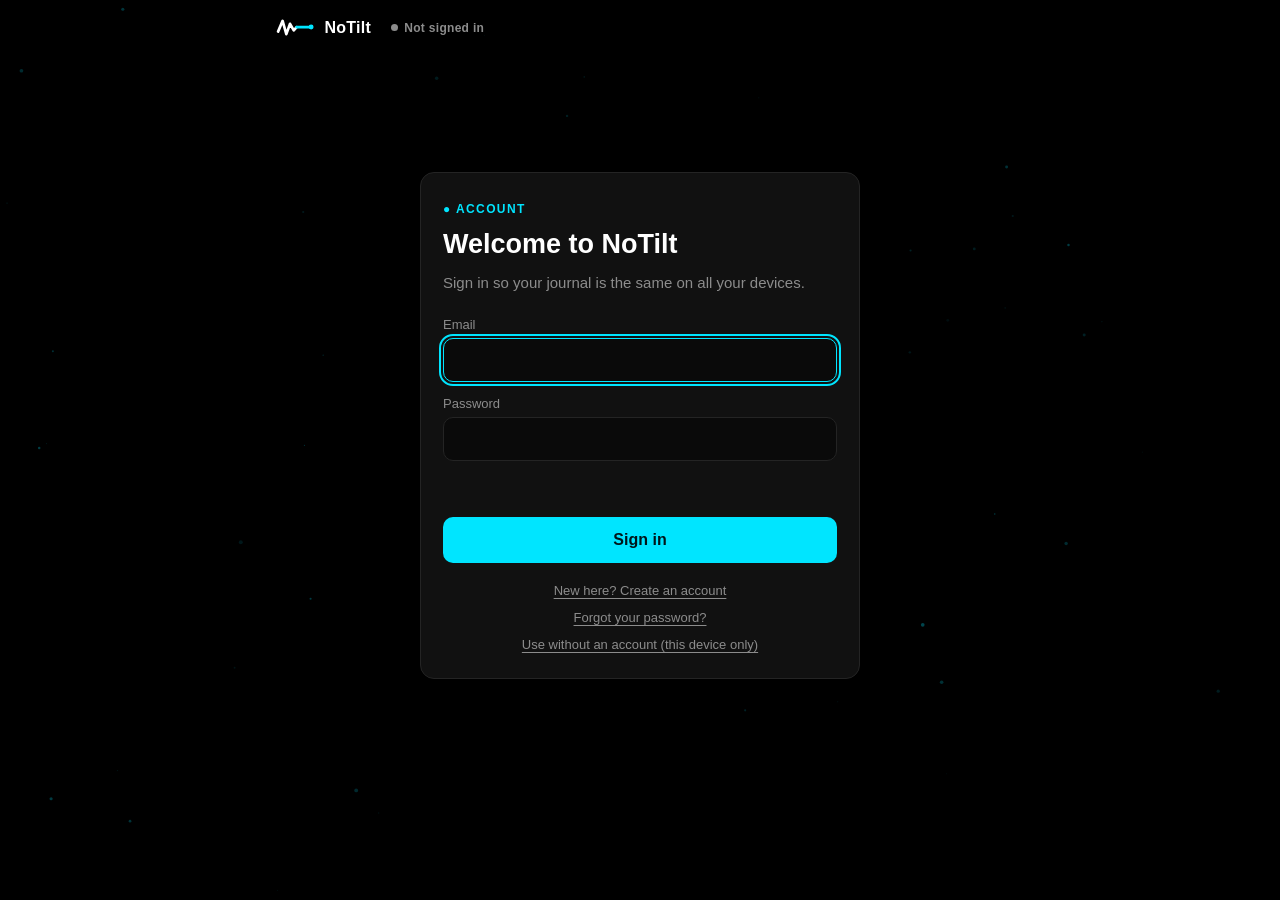
==== index.html @ bee0c89b "Einsteigerfreundlich: Willkommensfrage, einfache Ansicht, Erste-Schritte-Liste, Begriffserklärungen," ====
<!doctype html>
<html lang="de">
<head>
<meta charset="utf-8">
<meta name="viewport" content="width=device-width, initial-scale=1, viewport-fit=cover">
<title>NoTilt – Trading-Checkliste & Journal</title>
<meta name="description" content="Trading-Checkliste und Journal: erst denken, dann traden.">
<meta name="theme-color" content="#000000">
<meta name="color-scheme" content="dark">
<meta name="apple-mobile-web-app-capable" content="yes">
<meta name="mobile-web-app-capable" content="yes">
<meta name="apple-mobile-web-app-status-bar-style" content="black-translucent">
<meta name="apple-mobile-web-app-title" content="NoTilt">
<link rel="manifest" href="manifest.webmanifest">
<link rel="icon" href="icons/favicon.svg" type="image/svg+xml">
<link rel="icon" href="icons/favicon-32.png" sizes="32x32">
<link rel="apple-touch-icon" href="icons/apple-touch-icon.png">
<script>
  (function(){ var t = 'cyan'; try { var q = new URLSearchParams(location.search).get('theme'); var s = JSON.parse(localStorage.getItem('tp_theme') || 'null');
    if (q === 'cyan' || q === 'gold'){ t = q; localStorage.setItem('tp_theme', JSON.stringify(q)); } else if (s === 'gold') t = 'gold'; } catch (e) {}
    document.documentElement.dataset.theme = t;
    document.write('<link rel="stylesheet" href="' + (t === 'cyan' ? 'style-cyan.css' : 'style.css') + '">');
    if (t === 'gold') document.write('<meta name="theme-color" content="#07080b">'); })();
  </script>
  <noscript><link rel="stylesheet" href="style-cyan.css"></noscript>
</head>
<body>
<canvas id="bgfx"></canvas>
<canvas id="confetti"></canvas>
<div class="app">
  <div class="top">
    <div class="brand"><svg class="mark" viewBox="6 56 186 92" aria-hidden="true"><path class="zz" d="M16 122 L38 70 L56 134 L74 84 L92 116 L106 100" fill="none" stroke="#fff" stroke-width="13" stroke-linecap="round" stroke-linejoin="round"/><path class="ln" d="M106 100 H174" stroke="#00e5ff" stroke-width="13" stroke-linecap="round"/><circle class="dt" cx="176" cy="100" r="12" fill="#00e5ff"/></svg>NoTilt<span class="sync" id="sync"><i></i><span>Verbinde…</span></span></div>
  </div>
  <div class="progress" id="progress"><div class="phases" id="phases"></div></div>
  <div class="stage" id="stage"></div>
</div>
<nav class="nav tabbar" aria-label="Navigation">
  <button data-v="home" onclick="go('home')"><svg viewBox="0 0 24 24" aria-hidden="true"><path d="M3 11.5 12 4l9 7.5"/><path d="M5.5 10v9.5h13V10"/></svg><span>Start</span></button>
  <button data-v="journal" onclick="go('journal')"><svg viewBox="0 0 24 24" aria-hidden="true"><rect x="5" y="3.5" width="14" height="17" rx="2.5"/><path d="M8.5 8.5h7M8.5 12h7M8.5 15.5h4"/></svg><span>Journal</span></button>
  <button data-v="profile" onclick="go('profile')"><svg viewBox="0 0 24 24" aria-hidden="true"><path d="M4 19.5h16"/><path d="M6.5 16l4-5 3 3 4.5-6"/></svg><span>Profil</span></button>
  <button data-v="settings" onclick="go('settings')"><svg viewBox="0 0 24 24" aria-hidden="true"><circle cx="12" cy="12" r="3.2"/><path d="M12 2.8v2.6M12 18.6v2.6M21.2 12h-2.6M5.4 12H2.8M18.5 5.5l-1.8 1.8M7.3 16.7l-1.8 1.8M18.5 18.5l-1.8-1.8M7.3 7.3 5.5 5.5"/></svg><span>Einstellungen</span></button>
</nav>
<div class="modal" id="modal"><div class="card" id="modalc"></div></div>

<script src="config.js"></script>
<script src="vendor/supabase.js"></script>
<script src="app.js"></script>
</body>
</html>
---- style-cyan.css ----
:root{
  --bg:#000000; --bg2:#080808; --card:#111111; --line:#242424; --txt:#ffffff; --mut:#8c8c8c;
  --gold:#00e5ff; --gold2:#8af4ff; --green:#20c58a; --red:#f6465d; --blue:#4f8cff;
  --r:14px;
  color-scheme:dark;
}
*{box-sizing:border-box;margin:0;padding:0}
[hidden]{display:none!important}
html,body{height:100%}
body{background-color:var(--bg);background-image:none;color:var(--txt);
  font-family:-apple-system,BlinkMacSystemFont,"SF Pro Display","Inter","Segoe UI",Roboto,sans-serif;
  overflow-x:hidden;-webkit-font-smoothing:antialiased}
button{font:inherit;color:inherit;cursor:pointer;border:0;background:none}
input,textarea{font:inherit;color:var(--txt)}
#bgfx{position:fixed;inset:0;z-index:0;pointer-events:none}
#confetti{position:fixed;inset:0;z-index:50;pointer-events:none}
.app{position:relative;z-index:1;min-height:100%;display:flex;flex-direction:column;max-width:760px;margin:0 auto;padding:18px 16px 40px}

/* Kopf */
.top{display:flex;align-items:center;justify-content:space-between;gap:12px;margin-bottom:10px}
.brand{display:flex;align-items:center;gap:10px;font-weight:800;letter-spacing:.3px;white-space:nowrap;min-width:0}
.brand .dot{width:12px;height:12px;border-radius:50%;background:var(--gold);box-shadow:0 0 14px var(--gold)}
.nav{display:flex;gap:8px}
.nav button{padding:8px 12px;border:1px solid var(--line);border-radius:999px;color:var(--mut);font-size:14px;transition:.2s}
.nav button:hover{color:var(--txt);border-color:#333333}

/* Fortschritt */
.progress{display:none;margin:6px 0 18px}
.progress.on{display:block}
.phases{display:flex;gap:6px}
.phase{flex:1}
.phase .bar{height:6px;border-radius:99px;background:var(--line);overflow:hidden}
.phase .fill{height:100%;width:0;background:linear-gradient(90deg,var(--gold),var(--gold2));transition:width .5s cubic-bezier(.2,.8,.2,1)}
.phase .lbl{font-size:11px;color:var(--mut);margin-top:6px;text-align:center;transition:.3s}
.phase.act .lbl{color:var(--gold)}
.phase.done .fill{width:100%!important;background:var(--green)}
.phase.done .lbl{color:var(--green)}

/* Bühne */
.stage{flex:1;display:flex;flex-direction:column;justify-content:center}
.view{animation:inR .45s cubic-bezier(.2,.8,.2,1) both}
.view.out{animation:outL .3s ease both}
@keyframes inR{from{opacity:0;transform:translateX(40px) scale(.98)}to{opacity:1;transform:none}}
@keyframes outL{to{opacity:0;transform:translateX(-40px) scale(.98)}}

/* Home */
.home{text-align:center;padding:20px 0}
.home h1{font-size:clamp(26px,5vw,38px);font-weight:800;margin-bottom:8px}
.home p.sub{color:var(--mut);margin-bottom:36px}
.bigwrap{position:relative;width:240px;height:240px;margin:0 auto 34px}
.bigbtn{position:absolute;inset:20px;border-radius:50%;
  background:radial-gradient(circle at 35% 30%,#b8fbff,var(--gold) 42%,#0091ad);
  color:#00161a;font-size:30px;font-weight:900;letter-spacing:2px;
  box-shadow:0 0 0 6px rgba(0,229,255,.12),0 20px 60px rgba(0,229,255,.35),inset 0 -8px 20px rgba(0,0,0,.25);
  transition:transform .25s cubic-bezier(.2,.8,.2,1);animation:breathe 3.2s ease-in-out infinite;z-index:2}
.bigbtn:hover{transform:scale(1.05)}
.bigbtn:active{transform:scale(.96)}
.bigbtn small{display:block;font-size:12px;letter-spacing:1px;font-weight:700;opacity:.7;margin-top:2px}
.ring{position:absolute;inset:20px;border-radius:50%;border:2px solid var(--gold);opacity:0;animation:ring 3.2s ease-out infinite}
.ring.r2{animation-delay:1.06s}.ring.r3{animation-delay:2.13s}
@keyframes ring{0%{transform:scale(1);opacity:.6}100%{transform:scale(1.45);opacity:0}}
@keyframes breathe{0%,100%{transform:scale(1)}50%{transform:scale(1.03)}}
.bigbtn.locked{background:radial-gradient(circle at 35% 30%,#2a2a2a,#161616);color:var(--mut);animation:none;box-shadow:0 0 0 6px rgba(255,255,255,.04)}
.stats{display:flex;gap:10px;justify-content:center;flex-wrap:wrap;margin-bottom:22px}
.chip{background:var(--card);border:1px solid var(--line);border-radius:999px;padding:8px 14px;font-size:14px;color:var(--mut)}
.chip b{color:var(--txt)}
.chip.warn{border-color:rgba(246,70,93,.4);color:var(--red)}
.quote{max-width:520px;margin:0 auto;color:var(--mut);font-style:italic;font-size:15px;min-height:48px;transition:opacity .5s}

/* Karten */
.card{background:linear-gradient(180deg,var(--card),var(--bg2));border:1px solid var(--line);border-radius:var(--r);padding:26px 22px;box-shadow:0 20px 50px rgba(0,0,0,.35)}
.tag{display:inline-flex;align-items:center;gap:6px;font-size:12px;font-weight:700;letter-spacing:1px;text-transform:uppercase;color:var(--gold);margin-bottom:12px}
.q{font-size:clamp(21px,3.6vw,27px);font-weight:750;line-height:1.25;margin-bottom:10px}
.hint{color:var(--mut);font-size:15px;line-height:1.5;margin-bottom:22px}
.opts{display:grid;gap:10px}
.opt{display:flex;align-items:center;gap:12px;text-align:left;padding:15px 16px;border-radius:14px;background:#161616;border:1px solid var(--line);
  transition:transform .15s,border-color .2s,background .2s;font-size:16px;animation:pop .4s both}
.opt:hover{border-color:#3d3d3d;background:#1c1c1c;transform:translateY(-2px)}
.opt .k{flex:none;width:28px;height:28px;border-radius:8px;display:grid;place-items:center;background:#1f1f1f;color:var(--mut);font-size:13px;font-weight:700}
.opt.sel{border-color:var(--gold);background:rgba(0,229,255,.08)}
@keyframes pop{from{opacity:0;transform:translateY(10px)}to{opacity:1;transform:none}}
.opts .opt:nth-child(2){animation-delay:.05s}.opts .opt:nth-child(3){animation-delay:.1s}.opts .opt:nth-child(4){animation-delay:.15s}.opts .opt:nth-child(5){animation-delay:.2s}
.henry{margin-top:18px;padding:12px 14px;border-left:3px solid var(--gold);background:rgba(0,229,255,.06);border-radius:0 10px 10px 0;color:#dedede;font-size:14px;line-height:1.5}
.henry b{color:var(--gold)}
.row{display:flex;gap:10px;margin-top:22px;flex-wrap:wrap}
.btn{padding:14px 20px;border-radius:12px;font-weight:700;transition:transform .15s,filter .2s,opacity .2s}
.btn:active{transform:scale(.97)}
.btn.pri{background:var(--gold);color:#00161a;flex:1}
.btn.pri:disabled{opacity:.35;cursor:not-allowed}
.btn.ghost{border:1px solid var(--line);color:var(--mut)}
.btn.ghost:hover{color:var(--txt)}
.btn.green{background:var(--green);color:#03231a;flex:1}
.btn.red{background:var(--red);color:#2a0606;flex:1}
.back{color:var(--mut);font-size:14px;margin-bottom:10px}
.back:hover{color:var(--txt)}

/* Slider */
.sl{margin:10px 0 6px}
.sl input{width:100%;-webkit-appearance:none;appearance:none;height:8px;border-radius:99px;background:linear-gradient(90deg,var(--red),var(--gold),var(--green));outline:none}
.sl input::-webkit-slider-thumb{-webkit-appearance:none;width:30px;height:30px;border-radius:50%;background:#fff;box-shadow:0 4px 14px rgba(0,0,0,.5);cursor:grab}
.sl input::-moz-range-thumb{width:30px;height:30px;border-radius:50%;background:#fff;border:0}
.slv{text-align:center;font-size:54px;font-weight:900;margin:8px 0 2px;transition:color .2s}
.slt{text-align:center;color:var(--mut);margin-bottom:6px;min-height:22px}

/* Atem */
.breath{text-align:center;padding:10px 0}
.circle{width:200px;height:200px;margin:26px auto;border-radius:50%;position:relative;display:grid;place-items:center}
.circle .core{position:absolute;inset:0;border-radius:50%;background:radial-gradient(circle,rgba(79,140,255,.55),rgba(79,140,255,.08) 70%);transform:scale(.5);transition:transform 4s ease-in-out}
.circle .core.in{transform:scale(1)}
.circle .lab{position:relative;font-size:20px;font-weight:700}
.circle svg{position:absolute;inset:-8px;transform:rotate(-90deg)}
.circle svg circle{fill:none;stroke:var(--blue);stroke-width:4;stroke-linecap:round;opacity:.8}

/* Stop */
.stop .card{border-color:rgba(246,70,93,.45);box-shadow:0 0 60px rgba(246,70,93,.15);animation:shake .5s}
.stop .tag{color:var(--red)}
.warnv .card{border-color:rgba(0,229,255,.45)}
@keyframes shake{0%,100%{transform:none}20%{transform:translateX(-8px)}40%{transform:translateX(8px)}60%{transform:translateX(-5px)}80%{transform:translateX(5px)}}
.xicon{width:64px;height:64px;margin-bottom:12px}
.xicon path{stroke:var(--red);stroke-width:6;stroke-linecap:round;fill:none;stroke-dasharray:60;stroke-dashoffset:60;animation:draw .5s .15s forwards}
.cicon path{stroke:var(--green);stroke-width:6;stroke-linecap:round;stroke-linejoin:round;fill:none;stroke-dasharray:80;stroke-dashoffset:80;animation:draw .6s .1s forwards}
@keyframes draw{to{stroke-dashoffset:0}}
.timer{font-size:52px;font-weight:900;font-variant-numeric:tabular-nums;text-align:center;margin:14px 0;color:var(--red)}

/* Formular */
.grid{display:grid;grid-template-columns:1fr 1fr;gap:12px}
.f label{display:block;font-size:13px;color:var(--mut);margin-bottom:6px}
.f input,.f textarea{width:100%;background:#0a0a0a;border:1px solid var(--line);border-radius:10px;padding:12px;outline:none;transition:border .2s}
.f input:focus,.f textarea:focus{border-color:var(--gold)}
.f textarea{min-height:90px;resize:vertical}
.calc{margin-top:16px;display:grid;grid-template-columns:repeat(3,1fr);gap:10px}
.kpi{background:#0a0a0a;border:1px solid var(--line);border-radius:12px;padding:12px;text-align:center}
.kpi .v{font-size:20px;font-weight:800;font-variant-numeric:tabular-nums}
.kpi .l{font-size:11px;color:var(--mut);margin-top:3px;text-transform:uppercase;letter-spacing:.6px}
.kpi.good .v{color:var(--green)}.kpi.bad .v{color:var(--red)}
.msg{margin-top:12px;font-size:14px;min-height:20px}
.msg.bad{color:var(--red)}.msg.good{color:var(--green)}
.seg{display:flex;gap:8px;margin-bottom:14px}
.seg button{flex:1;padding:12px;border-radius:10px;border:1px solid var(--line);font-weight:800;transition:.2s}
.seg button.on{background:rgba(0,229,255,.12);border-color:var(--gold);color:var(--gold)}
.seg button.on.lg,.seg button.on.long{background:rgba(32,197,138,.15);border-color:var(--green);color:var(--green)}
.seg button.on.sh,.seg button.on.short{background:rgba(246,70,93,.15);border-color:var(--red);color:var(--red)}

/* Checkboxen */
.checks{display:grid;gap:10px}
.ck{display:flex;gap:12px;align-items:flex-start;padding:14px;border-radius:12px;background:#161616;border:1px solid var(--line);cursor:pointer;transition:.2s;text-align:left}
.ck .box{flex:none;width:24px;height:24px;border-radius:7px;border:2px solid #333333;display:grid;place-items:center;transition:.2s}
.ck.on{border-color:rgba(32,197,138,.5);background:rgba(32,197,138,.06)}
.ck.on .box{background:var(--green);border-color:var(--green)}
.ck.on .box::after{content:"";width:6px;height:11px;border:solid #03231a;border-width:0 3px 3px 0;transform:rotate(45deg) translate(-1px,-1px)}

/* Im Trade */
.live{display:flex;align-items:center;gap:10px;margin-bottom:6px}
.livedot{width:10px;height:10px;border-radius:50%;background:var(--green);box-shadow:0 0 0 0 rgba(32,197,138,.7);animation:livep 1.6s infinite}
@keyframes livep{70%{box-shadow:0 0 0 12px rgba(32,197,138,0)}100%{box-shadow:0 0 0 0 rgba(32,197,138,0)}}
.clock{font-size:42px;font-weight:900;font-variant-numeric:tabular-nums;margin:6px 0 14px}
.plan{display:grid;grid-template-columns:repeat(4,1fr);gap:8px;margin-bottom:16px}
.reminder{min-height:70px;padding:16px;border-radius:14px;background:rgba(79,140,255,.07);border:1px solid rgba(79,140,255,.25);font-size:16px;line-height:1.45;transition:opacity .5s}
.temps{display:grid;grid-template-columns:1fr 1fr;gap:10px;margin-top:16px}
.temp{padding:14px;border-radius:12px;border:1px dashed #333333;color:var(--mut);font-size:14px;text-align:left;transition:.2s}
.temp:hover{border-color:var(--gold);color:var(--txt)}
.ends{display:grid;grid-template-columns:1fr 1fr 1fr;gap:10px;margin-top:20px}

/* Modal */
.modal{position:fixed;inset:0;z-index:40;background:rgba(0,0,0,.6);backdrop-filter:blur(6px);display:none;align-items:center;justify-content:center;padding:16px}
.modal.on{display:flex;animation:fade .25s}
.modal .card{max-width:520px;width:100%;animation:inR .35s}
@keyframes fade{from{opacity:0}}

/* Journal */
.jstats{display:grid;grid-template-columns:repeat(4,1fr);gap:10px;margin-bottom:16px}
.jlist{display:grid;gap:8px;max-height:52vh;overflow:auto}
.jitem{display:grid;grid-template-columns:auto 1fr auto;gap:12px;align-items:center;padding:12px;border-radius:12px;background:#161616;border:1px solid var(--line);font-size:14px}
.jitem .r{font-weight:800;font-variant-numeric:tabular-nums}
.jitem .n{color:var(--mut);font-size:13px}
.empty{color:var(--mut);text-align:center;padding:30px}
.sync{white-space:nowrap;font-size:12px;color:var(--mut);display:inline-flex;align-items:center;gap:6px;margin-left:10px;font-weight:600}
.sync i{width:7px;height:7px;border-radius:50%;background:var(--mut);display:inline-block}
.sync.ok{color:var(--green)}.sync.ok i{background:var(--green)}
.sync.err{color:var(--red)}.sync.err i{background:var(--red)}
button:focus-visible,input:focus-visible,textarea:focus-visible{outline:2px solid var(--gold);outline-offset:2px}
@media (prefers-reduced-motion:reduce){*,*::before,*::after{animation-duration:.01ms!important;animation-iteration-count:1!important;transition-duration:.01ms!important}}

@media (max-width:560px){
  .grid{grid-template-columns:1fr}.calc{grid-template-columns:1fr 1fr}.plan{grid-template-columns:1fr 1fr}
  .temps{grid-template-columns:1fr}.ends{grid-template-columns:1fr}.jstats{grid-template-columns:1fr 1fr}
  .bigwrap{width:210px;height:210px}.phase .lbl{font-size:10px}
}

.grid2{display:grid;grid-template-columns:1fr 1fr;gap:12px}
.grid3{display:grid;grid-template-columns:repeat(3,minmax(0,1fr));gap:10px;margin-bottom:10px}
.f{min-width:0}
.card>.f{margin-bottom:16px}
.f input[type=time]{margin-top:8px}
.mini{color:var(--mut);font-size:13px;text-decoration:underline;text-underline-offset:3px;margin:2px 0 10px;text-align:left}
.mini:hover{color:var(--txt)}
.calc{grid-template-columns:repeat(4,minmax(0,1fr))}
.note{font-size:14px;color:var(--gold);background:rgba(0,229,255,.07);border:1px solid rgba(0,229,255,.3);border-radius:10px;padding:10px 12px;margin-bottom:12px}
.ifthen{display:grid;gap:10px}
.ifthen div{padding:13px 15px;border-radius:12px;background:#161616;border:1px solid var(--line);font-size:15px;line-height:1.45}
.ifthen b{color:var(--gold)}
.opts.two{grid-template-columns:1fr 1fr}
.opts.two .opt:first-child{grid-column:1/-1;border-color:rgba(32,197,138,.45);background:rgba(32,197,138,.07);font-weight:700}
.opts .opt:nth-child(6){animation-delay:.25s}
@media (max-width:560px){.opts.two{grid-template-columns:1fr}.grid3{grid-template-columns:1fr 1fr 1fr}.calc{grid-template-columns:1fr 1fr}.grid2{grid-template-columns:1fr}}
@media (max-width:380px){.grid3{grid-template-columns:1fr}}
@media (max-width:440px){.nav button{padding:7px 10px;font-size:13px}.sync{margin-left:6px}}
/* v3: Journal & Routine */
.chips{display:flex;flex-wrap:wrap;gap:8px}
.chips button{padding:9px 13px;border-radius:999px;border:1px solid var(--line);color:var(--mut);font-size:14px;font-weight:600;transition:.2s}
.chips button:hover{color:var(--txt)}
.chips button.on{border-color:var(--gold);color:var(--gold);background:rgba(0,229,255,.1)}
.chips.small button{padding:6px 11px;font-size:13px}
.card>.chips.small{margin-bottom:8px}
.chips.rules button{color:var(--red);border-color:rgba(246,70,93,.4);text-decoration:line-through}
.chips.rules button.on{color:var(--green);border-color:rgba(32,197,138,.5);background:rgba(32,197,138,.08);text-decoration:none}
.chips.rules button.on::before{content:"✓ "}
.coinrow{display:flex;flex-direction:column;gap:8px}
.coinrow input{max-width:200px;text-transform:uppercase}
.grades{display:grid;grid-template-columns:repeat(3,1fr);gap:8px}
.grades button{padding:12px 8px;border-radius:12px;border:1px solid var(--line);background:#161616;display:flex;flex-direction:column;align-items:center;gap:4px;transition:.2s}
.grades button b{font-size:24px;font-weight:900}
.grades button span{font-size:12px;color:var(--mut);text-align:center;line-height:1.3}
.grades button.on{border-color:var(--gold);background:rgba(0,229,255,.1)}
.grades button.on b{color:var(--gold)}
.tabs{display:flex;gap:6px;background:#0a0a0a;border:1px solid var(--line);border-radius:12px;padding:4px;margin-bottom:12px}
.tabs button{flex:1;padding:10px;border-radius:9px;color:var(--mut);font-weight:700;font-size:14px;transition:.2s}
.tabs button.on{background:var(--card);color:var(--txt);box-shadow:0 2px 8px rgba(0,0,0,.4)}
.jstats{grid-template-columns:repeat(3,minmax(0,1fr));margin-top:6px}
.eqwrap{background:#0a0a0a;border:1px solid var(--line);border-radius:12px;padding:6px;margin-bottom:12px}
.eqwrap canvas{width:100%;height:150px;display:block}
.ins{display:grid;gap:8px;padding:14px;border-radius:12px;background:rgba(79,140,255,.06);border:1px solid rgba(79,140,255,.22);font-size:14px;line-height:1.45;margin-bottom:12px}
.ins b{color:var(--txt)}
.lbl2{font-size:12px;font-weight:700;letter-spacing:1px;text-transform:uppercase;color:var(--blue)}
.mutedtxt{color:var(--mut)}
.hint.small{font-size:13px;margin-bottom:10px}
.hint a{color:var(--gold)}
.fokus{color:var(--mut);font-size:14px;margin:-8px 0 18px}
.fokus b{color:var(--gold)}
.linkbtn{margin-top:18px;color:var(--mut);font-size:13px;text-decoration:underline;text-underline-offset:3px}
.linkbtn:hover{color:var(--txt)}
.warnc{color:var(--gold)}
.btn.danger{color:var(--red);border-color:rgba(246,70,93,.35)}
.jitem{width:100%;text-align:left;transition:border-color .2s}
.jitem:hover{border-color:#333333}
.jitem .m{min-width:0}
.jitem .m>div:first-child{overflow:hidden;text-overflow:ellipsis}
.modal .card{max-height:92vh;overflow:auto}
.modal .f{margin-bottom:12px}
.disc{color:#5e5e5e;font-size:12px;line-height:1.5;margin-top:18px;text-align:center}
@media (max-width:560px){.jstats{grid-template-columns:repeat(3,minmax(0,1fr))}.jstats .kpi{padding:10px 4px}.jstats .kpi .v{font-size:17px}.grades button span{font-size:11px}}
#e_coin{text-transform:uppercase}
.jrow .btn{flex:1 1 140px}
.brand{overflow:hidden}
@media (max-width:440px){.sync span{display:none}.sync{margin-left:8px}}
.brand{padding:6px;margin:-6px}
.grid2+.f{margin-top:12px}
/* Eigenständige App */
html{-webkit-text-size-adjust:100%}
body{overscroll-behavior-y:none}
.app{padding-top:max(18px, env(safe-area-inset-top));padding-bottom:max(40px, env(safe-area-inset-bottom));
  padding-left:max(16px, env(safe-area-inset-left));padding-right:max(16px, env(safe-area-inset-right))}
.auth{max-width:440px;width:100%;margin:0 auto}
.auth .f{margin-bottom:14px}
.authlinks{display:flex;flex-direction:column;align-items:center;gap:2px;margin-top:10px}
.authlinks .linkbtn{margin-top:10px}
.lbl3{font-size:12px;font-weight:700;letter-spacing:1px;text-transform:uppercase;color:var(--mut);margin:26px 0 8px;padding-top:18px;border-top:1px solid var(--line)}
.acct .hint{margin-bottom:10px}
.disc a{color:var(--mut)}
.f textarea{min-height:120px;line-height:1.45}
.f input[type=email],.f input[type=password]{font-size:16px}
input,textarea{font-size:16px}
.legal{max-width:720px;margin:0 auto;padding:28px 18px 60px;line-height:1.6}
.legal h1{font-size:26px;margin-bottom:14px}.legal h2{font-size:18px;margin:22px 0 6px}
.legal p,.legal li{color:#cfcfcf;font-size:15px}.legal ul{padding-left:20px}
.legal a{color:var(--gold)}
.ph{background:rgba(0,229,255,.15);color:var(--gold);padding:0 4px;border-radius:4px}
/* Strategien */
.tpls{display:grid;grid-template-columns:repeat(2,minmax(0,1fr));gap:10px;margin-bottom:4px}
.tpl{display:flex;flex-direction:column;align-items:flex-start;gap:3px;text-align:left;padding:14px;border-radius:14px;background:#161616;border:1px solid var(--line);transition:.2s;animation:pop .35s both}
.tpl:hover{border-color:#3d3d3d}
.tpl .ti{width:30px;height:30px;border-radius:9px;display:grid;place-items:center;background:#1f1f1f;color:var(--gold);font-size:16px;margin-bottom:6px;transition:.2s}
.tpl b{font-size:15px}
.tpl small{color:var(--mut);font-size:12.5px;line-height:1.35}
.tpl.on{border-color:var(--gold);background:rgba(0,229,255,.08)}
.tpl.on .ti{background:var(--gold);color:#00161a}
.cklist{display:grid;gap:8px;margin-bottom:6px}
.ckrow{display:flex;gap:8px;align-items:center}
.ckrow input{flex:1;min-width:0}
.ckrow button{flex:none;width:40px;height:44px;border-radius:10px;border:1px solid var(--line);color:var(--mut)}
.ckrow button:hover{color:var(--red);border-color:rgba(246,70,93,.4)}
.slist{display:grid;gap:8px}
.sitem{display:flex;justify-content:space-between;align-items:center;gap:10px;padding:13px 14px;border-radius:12px;background:#161616;border:1px solid var(--line);text-align:left;transition:.2s}
.sitem:hover{border-color:#3d3d3d}
.sitem span{color:var(--mut);font-size:13px;white-space:nowrap}
.rulehint{margin:-2px 0 6px}
.rulehint b{color:var(--txt);font-weight:600}
.ob .grid2{margin-bottom:6px}
@media (max-width:380px){.tpls{grid-template-columns:1fr}}
.ckrow{align-items:flex-start}
.ckrow textarea{flex:1;min-width:0;min-height:44px;resize:none;overflow:hidden;line-height:1.4;padding:11px 12px;background:#0a0a0a;border:1px solid var(--line);border-radius:10px;outline:none;transition:border .2s}
.ckrow textarea:focus{border-color:var(--gold)}
.lbl3.first{border-top:0;margin-top:0;padding-top:0}
.keptmsg{display:inline-block;margin:0 auto 6px;padding:8px 14px;border-radius:999px;background:rgba(32,197,138,.1);border:1px solid rgba(32,197,138,.4);color:var(--green);font-weight:700;font-size:14px;animation:pop .45s both}
.f.tog{margin-top:14px}
.sndrow{display:flex;align-items:center;gap:14px;flex-wrap:wrap}.sndrow .mini{margin:0}
/* Gewohnheit & Lernen */
.chip.streak b{color:var(--gold)}
.chip.streak.done{border-color:rgba(0,229,255,.45)}
.reviewcta{display:block;width:100%;max-width:520px;margin:0 auto 18px;text-align:left;padding:14px 16px;border-radius:14px;border:1px solid rgba(79,140,255,.35);background:rgba(79,140,255,.08);transition:.2s}
.reviewcta:hover{border-color:var(--blue)}
.reviewcta b{display:block;color:var(--blue);font-size:15px;margin-bottom:2px}
.reviewcta span{color:var(--mut);font-size:13px;line-height:1.4}
.reviewcta.small{margin:4px 0 0;max-width:none}
.goal{max-width:520px;margin:-6px auto 18px;font-size:14px;color:#cfcfcf;line-height:1.45;padding:10px 14px;border-left:3px solid var(--gold);background:rgba(0,229,255,.06);border-radius:0 10px 10px 0;text-align:left}
.goal b{color:var(--gold)}
.ifthen .wg{border-color:rgba(0,229,255,.5);background:rgba(0,229,255,.07)}
.ifthen .wg small{display:block;color:var(--mut);font-size:12px;margin-top:4px}
.chips.mist button.on{color:var(--gold);border-color:rgba(0,229,255,.6);background:rgba(0,229,255,.1)}
.edge{display:grid;gap:8px;padding:14px;border-radius:12px;background:#0a0a0a;border:1px solid var(--line);font-size:14px;line-height:1.45;margin-bottom:12px}
.edge b.good,.ins b.good{color:var(--green)}.edge b.bad,.ins b.bad,.reviewcta b.bad{color:var(--red)}
.cibar{position:relative;height:18px;margin:4px 0}
.cibar::before{content:"";position:absolute;left:0;right:0;top:8px;height:2px;background:var(--line);border-radius:2px}
.cibar .zero{position:absolute;top:1px;width:2px;height:16px;background:var(--mut);opacity:.6}
.cibar .range{position:absolute;top:5px;height:8px;border-radius:6px;background:rgba(0,229,255,.45)}
.cibar .range.good{background:rgba(32,197,138,.55)}.cibar .range.bad{background:rgba(246,70,93,.55)}
.cibar .dot{position:absolute;top:3px;width:12px;height:12px;margin-left:-6px;border-radius:50%;background:var(--txt)}
.shotpick{display:flex;align-items:center;gap:10px;cursor:pointer}
.shotpick span{padding:10px 14px;border:1px dashed #333333;border-radius:10px;color:var(--mut);font-size:14px}
.shotpick em{font-style:normal;color:var(--green);font-size:13px}
.shots{display:grid;grid-template-columns:repeat(auto-fill,minmax(88px,1fr));gap:8px;margin:6px 0 12px}
.shot{display:block;aspect-ratio:4/3;border-radius:10px;overflow:hidden;border:1px solid var(--line);background:#0a0a0a}
.shot.ph{animation:pulse 1.2s ease-in-out infinite}
@keyframes pulse{50%{opacity:.5}}
.shot img{width:100%;height:100%;object-fit:cover;display:block}
.backbtn{display:inline-flex;align-items:center;gap:6px;color:var(--txt);font-size:14px;font-weight:600;margin:-4px 0 14px;padding:8px 14px 8px 11px;border:1px solid var(--line);border-radius:999px;background:rgba(255,255,255,.04);min-height:38px;cursor:pointer}
.backbtn:hover,.backbtn:active{border-color:var(--gold);color:var(--gold)}
.backbtn+.tag,.backbtn+svg{display:block}
.btn.saved{background:var(--green)!important;color:#000!important}
/* Import */
details.howto{margin:0 0 14px;font-size:14px;color:var(--mut)}
details.howto summary{cursor:pointer;color:var(--txt);margin-bottom:6px}
details.howto p{margin:6px 0;line-height:1.45}
.impmap{display:grid;grid-template-columns:1fr 1fr;gap:10px;margin:14px 0}
.impmap label{display:flex;flex-direction:column;gap:6px;font-size:13px;color:var(--mut)}
.impmap select{background:#0a0a0a;color:var(--txt);border:1px solid var(--line);border-radius:10px;padding:10px;font:inherit;font-size:14px}
.impsum{padding:12px 14px;border-radius:12px;background:#0a0a0a;border:1px solid var(--line);font-size:14px;line-height:1.6;margin-bottom:10px}
.impsum b.good,.imptable .good{color:var(--green)}.impsum b.bad,.imptable .bad{color:var(--red)}
.imptable{display:grid;gap:6px;margin-bottom:10px;font-size:14px}
.imptable div{display:grid;grid-template-columns:1fr 1fr auto;gap:8px;padding:8px 12px;border-radius:10px;background:#161616}
@media (max-width:560px){.impmap{grid-template-columns:1fr}}
/* Profil */
.verdict{display:grid;gap:4px;padding:14px 16px;border-radius:14px;border:1px solid var(--line);background:#0a0a0a;margin-bottom:14px}
.verdict b{font-size:17px}
.verdict span{color:var(--mut);font-size:14px;line-height:1.45}
.verdict.good{border-color:rgba(32,197,138,.5);background:rgba(32,197,138,.07)}.verdict.good b{color:var(--green)}
.verdict.bad{border-color:rgba(246,70,93,.5);background:rgba(246,70,93,.07)}.verdict.bad b{color:var(--red)}
.verdict.warn{border-color:rgba(0,229,255,.5);background:rgba(0,229,255,.07)}.verdict.warn b{color:var(--gold)}
.prow{display:grid;grid-template-columns:minmax(0,1.1fr) minmax(0,1.2fr) auto;gap:10px;align-items:baseline;padding:9px 0;border-bottom:1px solid #1c1c1c;font-size:14px}
.prow span{color:var(--mut)}.prow em{font-style:normal;color:var(--mut);font-size:13px;text-align:right}
.prow b{overflow:hidden;text-overflow:ellipsis;white-space:nowrap}
.prow b.good,.hint b.good{color:var(--green)}.prow b.bad,.hint b.bad{color:var(--red)}
.wres{display:grid;gap:6px;padding:14px 16px;border-radius:14px;border:1px solid var(--line);background:#0a0a0a;margin:4px 0 12px;font-size:14px;line-height:1.45}
.wres .wnum{display:flex;align-items:baseline;gap:10px;flex-wrap:wrap}
.wres .wnum b{font-size:24px;font-weight:900}
.wres .wnum span{color:var(--mut)}
.wres.good{border-color:rgba(32,197,138,.5)}.wres.good .wnum b{color:var(--green)}
.wres.warn{border-color:rgba(0,229,255,.5)}.wres.warn .wnum b{color:var(--gold)}
.wres.bad{border-color:rgba(246,70,93,.5)}.wres.bad .wnum b{color:var(--red)}
.wres.neutral .wnum b{color:var(--red)}
.calhead{display:flex;align-items:center;justify-content:space-between;margin-bottom:8px}
.calhead b{text-transform:capitalize}
.calhead button{width:36px;height:36px;border-radius:10px;border:1px solid var(--line);color:var(--mut);font-size:18px}
.calgrid{display:grid;grid-template-columns:repeat(7,minmax(0,1fr));gap:4px;margin-bottom:8px}
.calgrid .cw{font-size:11px;color:var(--mut);text-align:center;padding:2px 0}
.calgrid .cd{aspect-ratio:1/1;border-radius:8px;background:#0e0e0e;border:1px solid #1c1c1c;display:flex;flex-direction:column;align-items:center;justify-content:center;font-size:11px;min-width:0}
.calgrid .cd i{font-style:normal;color:var(--mut);font-size:10px}
.calgrid .cd.has i{color:rgba(255,255,255,.8)}
.calgrid .cd b{font-size:11px;color:#fff;font-weight:800}
@media (max-width:440px){.nav{gap:5px}.nav button{padding:7px 8px;font-size:12.5px}}

/* Logo: Zickzack wird zur geraden Linie */
.brand .mark{height:19px;width:auto;display:block;flex:0 0 auto;overflow:visible}
.brand .mark .ln{stroke:var(--gold)}
.brand .mark .dt{fill:var(--gold)}

/* Nach dem Trade: Ergebnis automatisch */
.resbox{display:flex;align-items:baseline;gap:12px;flex-wrap:wrap;padding:16px 18px;border:1px solid var(--line);border-radius:12px;background:rgba(255,255,255,.03);margin:10px 0 6px}
.resbox b{font-size:32px;font-weight:900;letter-spacing:-.5px}
.resbox span{color:var(--mut);font-size:15px}
.resbox.good{border-color:rgba(32,197,138,.5)}.resbox.good b{color:var(--green)}
.resbox.bad{border-color:rgba(246,70,93,.5)}.resbox.bad b{color:var(--red)}
.keptrow .btn{flex:1}
.keptrow .btn.on{border-color:var(--red);color:var(--red)}
details.more{margin-top:16px;border-top:1px solid var(--line);padding-top:12px}
details.more summary{cursor:pointer;color:var(--mut);font-size:14px;list-style:none}
details.more summary::-webkit-details-marker{display:none}
details.more summary::before{content:"+ "}
details.more[open] summary::before{content:"– "}
.opencard{border:1px solid rgba(32,197,138,.45);background:rgba(32,197,138,.06);border-radius:12px;padding:14px 16px;margin-bottom:16px}
.opencard .ends{margin-top:0}
.opencard .ends{display:flex;gap:8px}
.opencard .ends .btn{flex:1;padding:11px 8px}

/* ---------- Einsteigerfreundlich ---------- */
/* Navigation unten in der Daumenzone (Hoober 2013) – in Abläufen ausgeblendet, damit nichts ablenkt */
.app{padding-bottom:calc(96px + env(safe-area-inset-bottom))}
.tabbar{position:fixed;left:0;right:0;bottom:0;z-index:30;display:flex;justify-content:center;gap:0;padding:6px 8px calc(6px + env(safe-area-inset-bottom));
  background:rgba(8,8,10,.92);backdrop-filter:blur(14px);-webkit-backdrop-filter:blur(14px);border-top:1px solid var(--line)}
.tabbar button{flex:1;max-width:150px;display:flex;flex-direction:column;align-items:center;gap:3px;padding:7px 4px 5px;border:0!important;border-radius:12px!important;color:var(--mut);font-size:11px;font-weight:600;background:none}
.tabbar button svg{width:24px;height:24px;fill:none;stroke:currentColor;stroke-width:1.8;stroke-linecap:round;stroke-linejoin:round}
.tabbar button.on{color:var(--gold)}
.tabbar button:active{background:rgba(255,255,255,.05)}
body[data-view=flow] .tabbar,body[data-view=day] .tabbar,body[data-view=end] .tabbar,body[data-view=onboard] .tabbar,body[data-view=account] .tabbar{display:none}
body[data-view=flow] .app,body[data-view=day] .app,body[data-view=end] .app,body[data-view=onboard] .app{padding-bottom:40px}
/* Begriffe antippen = kurze Erklärung */
[data-term]{cursor:help}
[data-term]::after{content:"?";display:inline-grid;place-items:center;width:14px;height:14px;margin-left:5px;border-radius:50%;border:1px solid currentColor;font-size:9px;font-weight:800;line-height:1;opacity:.55;vertical-align:1px;text-transform:none;letter-spacing:0}
.chip[data-term]::after{opacity:.45}
/* Erste Schritte */
.fsteps{margin:22px auto 6px;max-width:440px;text-align:left;background:var(--card);border:1px solid var(--line);border-radius:14px;padding:16px}
.fshead{display:flex;justify-content:space-between;align-items:baseline;gap:10px}
.fshead b{font-size:16px}.fshead span{color:var(--mut);font-size:13px}
.fsbar{height:6px;border-radius:9px;background:var(--line);margin:10px 0 8px;overflow:hidden}
.fsbar i{display:block;height:100%;background:linear-gradient(90deg,var(--gold),var(--gold2));border-radius:9px;transition:width .6s}
.fsitem{display:flex;align-items:center;gap:12px;width:100%;padding:10px 4px;border-radius:10px;text-align:left;font-size:15px;color:var(--txt)}
.fsitem:disabled{cursor:default}
.fsitem.ok{color:var(--mut)}.fsitem.ok span:nth-child(2){text-decoration:line-through;text-decoration-color:rgba(255,255,255,.25)}
.fsbox{flex:0 0 26px;height:26px;border-radius:8px;border:1.5px solid var(--line);display:grid;place-items:center;font-size:13px;font-weight:800;color:var(--mut)}
.fsitem.ok .fsbox{background:var(--green);border-color:var(--green);color:#03231a}
.fsitem.next{background:rgba(255,255,255,.04)}.fsitem.next .fsbox{border-color:var(--gold);color:var(--gold)}
.fsitem em{margin-left:auto;font-style:normal;color:var(--gold);font-size:13px;font-weight:700;white-space:nowrap}
.fshide{display:block;margin:6px auto 0;font-size:13px}
ol.steps{margin:6px 0 4px 20px;color:var(--txt);line-height:1.7}
.jstats.three{grid-template-columns:repeat(3,1fr)}

/* Cyan-Design: flacher, schärfer, wie ein Börsen-Terminal */
.card{box-shadow:none;background:var(--card)}
.btn{border-radius:10px}
.btn.pri{color:#00161a}
.chip,.nav button{border-radius:8px}
.brand .dot{border-radius:3px;transform:rotate(45deg);box-shadow:0 0 12px var(--gold)}
.kpi{border-radius:10px}
.tag{letter-spacing:1.4px}
.bigbtn{box-shadow:0 0 0 6px rgba(0,229,255,.10),0 18px 60px rgba(0,229,255,.28),inset 0 -8px 20px rgba(0,0,0,.25)}
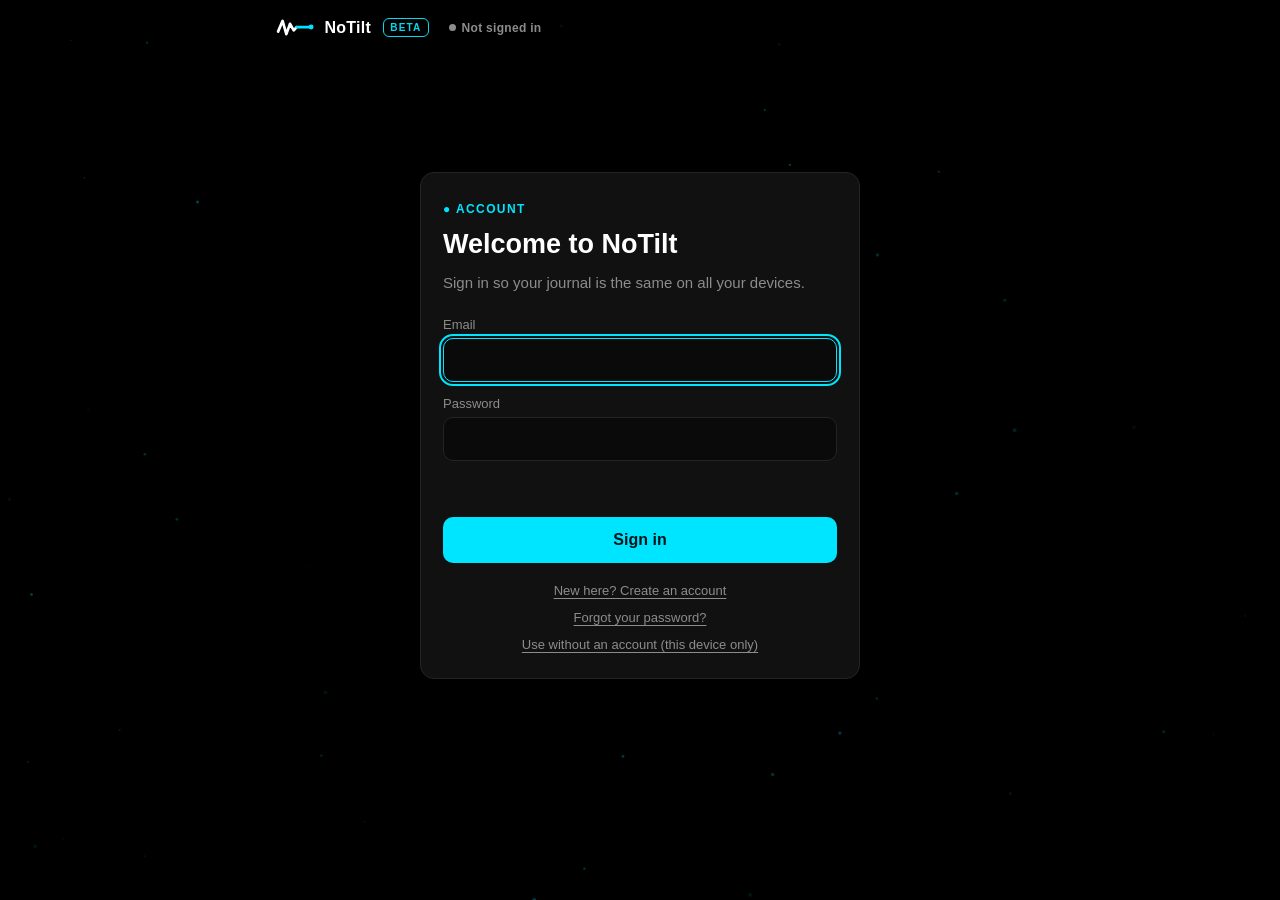
==== commit 4eefb86f: "Beta-Abzeichen (App + Website), Testnachricht direkt nach dem Aktivieren der Erinnerung Co-Authored-" ====
--- a/index.html
+++ b/index.html
@@ -29,7 +29,7 @@
 <canvas id="confetti"></canvas>
 <div class="app">
   <div class="top">
-    <div class="brand"><svg class="mark" viewBox="6 56 186 92" aria-hidden="true"><path class="zz" d="M16 122 L38 70 L56 134 L74 84 L92 116 L106 100" fill="none" stroke="#fff" stroke-width="13" stroke-linecap="round" stroke-linejoin="round"/><path class="ln" d="M106 100 H174" stroke="#00e5ff" stroke-width="13" stroke-linecap="round"/><circle class="dt" cx="176" cy="100" r="12" fill="#00e5ff"/></svg>NoTilt<span class="sync" id="sync"><i></i><span>Verbinde…</span></span></div>
+    <div class="brand"><svg class="mark" viewBox="6 56 186 92" aria-hidden="true"><path class="zz" d="M16 122 L38 70 L56 134 L74 84 L92 116 L106 100" fill="none" stroke="#fff" stroke-width="13" stroke-linecap="round" stroke-linejoin="round"/><path class="ln" d="M106 100 H174" stroke="#00e5ff" stroke-width="13" stroke-linecap="round"/><circle class="dt" cx="176" cy="100" r="12" fill="#00e5ff"/></svg>NoTilt<button type="button" class="beta" onclick="betaInfo()" aria-label="Beta-Version">Beta</button><span class="sync" id="sync"><i></i><span>Verbinde…</span></span></div>
   </div>
   <div class="progress" id="progress"><div class="phases" id="phases"></div></div>
   <div class="stage" id="stage"></div>
--- a/style-cyan.css
+++ b/style-cyan.css
@@ -411,8 +411,8 @@
 .tabbar button svg{width:24px;height:24px;fill:none;stroke:currentColor;stroke-width:1.8;stroke-linecap:round;stroke-linejoin:round}
 .tabbar button.on{color:var(--gold)}
 .tabbar button:active{background:rgba(255,255,255,.05)}
-body[data-view=flow] .tabbar,body[data-view=day] .tabbar,body[data-view=end] .tabbar,body[data-view=onboard] .tabbar,body[data-view=account] .tabbar{display:none}
-body[data-view=flow] .app,body[data-view=day] .app,body[data-view=end] .app,body[data-view=onboard] .app{padding-bottom:40px}
+body[data-view=flow] .tabbar,body[data-view=day] .tabbar,body[data-view=end] .tabbar,body[data-view=onboard] .tabbar,body[data-view=disc] .tabbar,body[data-view=account] .tabbar{display:none}
+body[data-view=flow] .app,body[data-view=day] .app,body[data-view=end] .app,body[data-view=onboard] .app,body[data-view=disc] .app{padding-bottom:40px}
 /* Begriffe antippen = kurze Erklärung */
 [data-term]{cursor:help}
 [data-term]::after{content:"?";display:inline-grid;place-items:center;width:14px;height:14px;margin-left:5px;border-radius:50%;border:1px solid currentColor;font-size:9px;font-weight:800;line-height:1;opacity:.55;vertical-align:1px;text-transform:none;letter-spacing:0}
@@ -434,6 +434,18 @@
 ol.steps{margin:6px 0 4px 20px;color:var(--txt);line-height:1.7}
 .jstats.three{grid-template-columns:repeat(3,1fr)}
 
+.disc1 .ck span:last-child{font-size:14px;line-height:1.45}
+.disc1 .checks{margin:14px 0 16px}
+.disc1 .disc{text-align:center;margin-top:14px}
+
+.openlist{display:grid;gap:8px;margin:0 0 18px}
+.openrow{display:flex;align-items:center;gap:10px;width:100%;padding:12px 14px;border-radius:12px;border:1px solid rgba(32,197,138,.45);background:rgba(32,197,138,.07);color:var(--txt);text-align:left;cursor:pointer;font:inherit}
+.openrow span:not(.livedot){color:var(--mut);font-size:13px}
+.openrow em{margin-left:auto;font-style:normal;color:var(--green);font-weight:700;font-size:14px;white-space:nowrap}
+.opensw{margin:2px 0 12px}
+
+.brand .beta{flex:0 0 auto;font-family:inherit;font-size:10px;font-weight:800;line-height:1;letter-spacing:1.2px;text-transform:uppercase;color:var(--gold);border:1px solid var(--gold);background:transparent;border-radius:6px;padding:4px 6px 3px;margin-left:2px;cursor:pointer;opacity:.95}
+
 /* Cyan-Design: flacher, schärfer, wie ein Börsen-Terminal */
 .card{box-shadow:none;background:var(--card)}
 .btn{border-radius:10px}
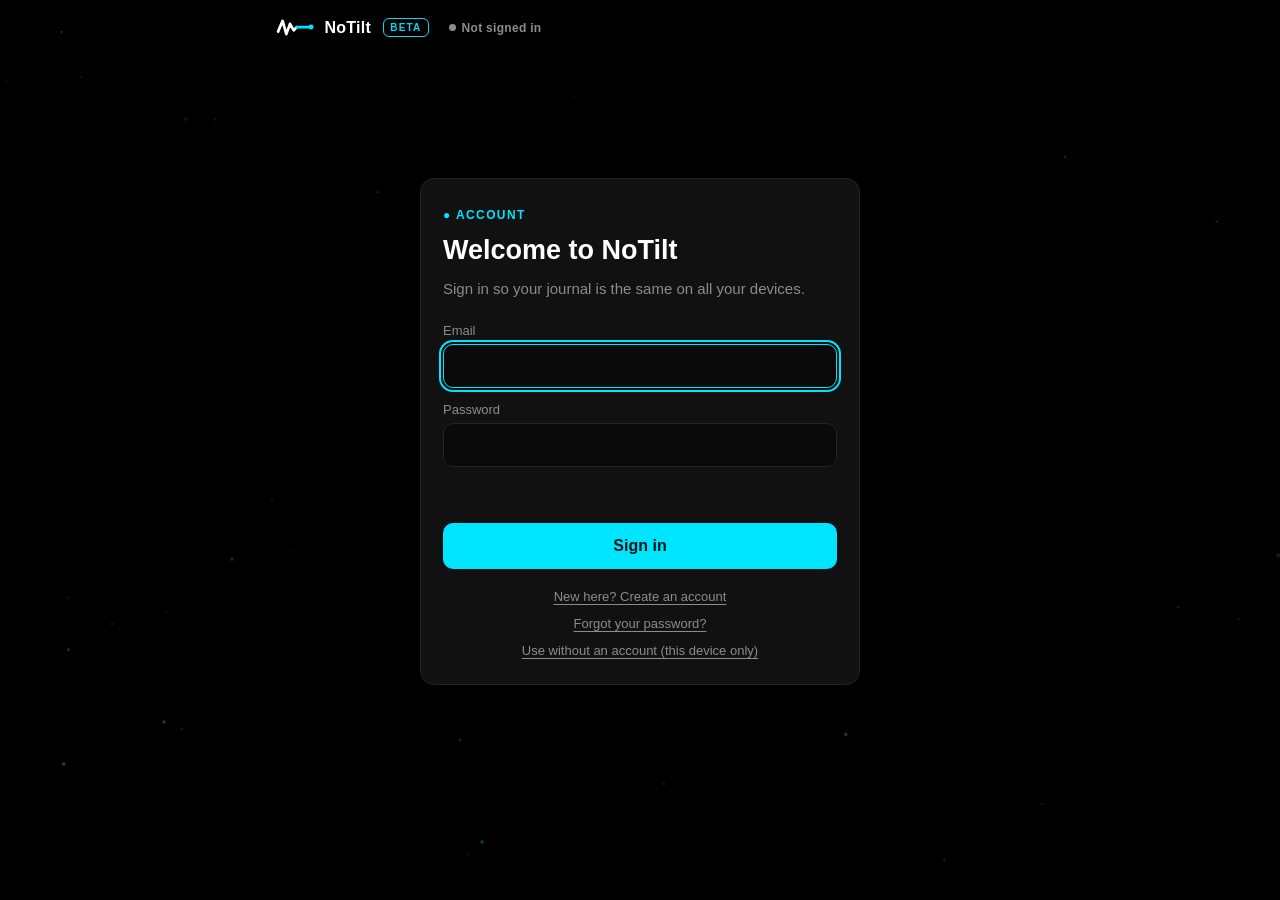
==== commit 8d5f4ea2: "App in 10 Sprachen: ES, PT, FR, TR, RU, ZH, JA, KO dazu; Sprachauswahl in den Einstellungen Co-Autho" ====
--- a/index.html
+++ b/index.html
@@ -42,6 +42,7 @@
 </nav>
 <div class="modal" id="modal"><div class="card" id="modalc"></div></div>
 
+<script>(function(){var L=['es','pt','fr','tr','ru','zh','ja','ko'],l=null;try{var q=new URLSearchParams(location.search).get('lang');if(q)l=q;else{var v=localStorage.getItem('tp_lang');l=v?JSON.parse(v):null}}catch(e){}if(!l)l=String(navigator.language||'').slice(0,2).toLowerCase();if(L.indexOf(l)>-1)document.write('<script src="lang/'+l+'.js?v=1"><\/script>')})()</script>
 <script src="config.js"></script>
 <script src="vendor/supabase.js"></script>
 <script src="app.js"></script>
--- a/style-cyan.css
+++ b/style-cyan.css
@@ -445,6 +445,20 @@
 .opensw{margin:2px 0 12px}
 
 .brand .beta{flex:0 0 auto;font-family:inherit;font-size:10px;font-weight:800;line-height:1;letter-spacing:1.2px;text-transform:uppercase;color:var(--gold);border:1px solid var(--gold);background:transparent;border-radius:6px;padding:4px 6px 3px;margin-left:2px;cursor:pointer;opacity:.95}
+/* Kopfzeile bleibt oben stehen – das Logo rutscht nie unter die Statusleiste (iPhone) */
+.app{padding-top:0}
+.top{position:sticky;top:0;z-index:25;
+  margin:0 calc(-1 * max(16px, env(safe-area-inset-right))) 10px calc(-1 * max(16px, env(safe-area-inset-left)));
+  padding:max(18px, calc(env(safe-area-inset-top) + 12px)) max(16px, env(safe-area-inset-right)) 12px max(16px, env(safe-area-inset-left));
+  background:var(--bg)}
+.top::after{content:"";position:absolute;left:0;right:0;top:100%;height:14px;pointer-events:none;background:linear-gradient(var(--bg),rgba(0,0,0,0))}
+
+.langbtn{display:flex;align-items:center;justify-content:space-between;width:100%;padding:12px 14px;border-radius:12px;border:1px solid var(--line);background:#161616;color:var(--txt);font:inherit;font-weight:600;cursor:pointer;text-align:left}
+.langbtn em{font-style:normal;color:var(--mut);font-size:20px;line-height:1}
+.langlist{display:grid;grid-template-columns:1fr 1fr;gap:8px;margin:14px 0 6px}
+.langlist button{display:flex;align-items:center;gap:10px;padding:12px;border-radius:12px;border:1px solid var(--line);background:#161616;color:var(--txt);font:inherit;font-weight:600;cursor:pointer;text-align:left}
+.langlist button.on{border-color:var(--gold);background:rgba(0,229,255,.08)}
+.langlist .lf{font-size:20px;line-height:1}.langlist .ln{flex:1}.langlist .lc{color:var(--gold);font-weight:800}
 
 /* Cyan-Design: flacher, schärfer, wie ein Börsen-Terminal */
 .card{box-shadow:none;background:var(--card)}
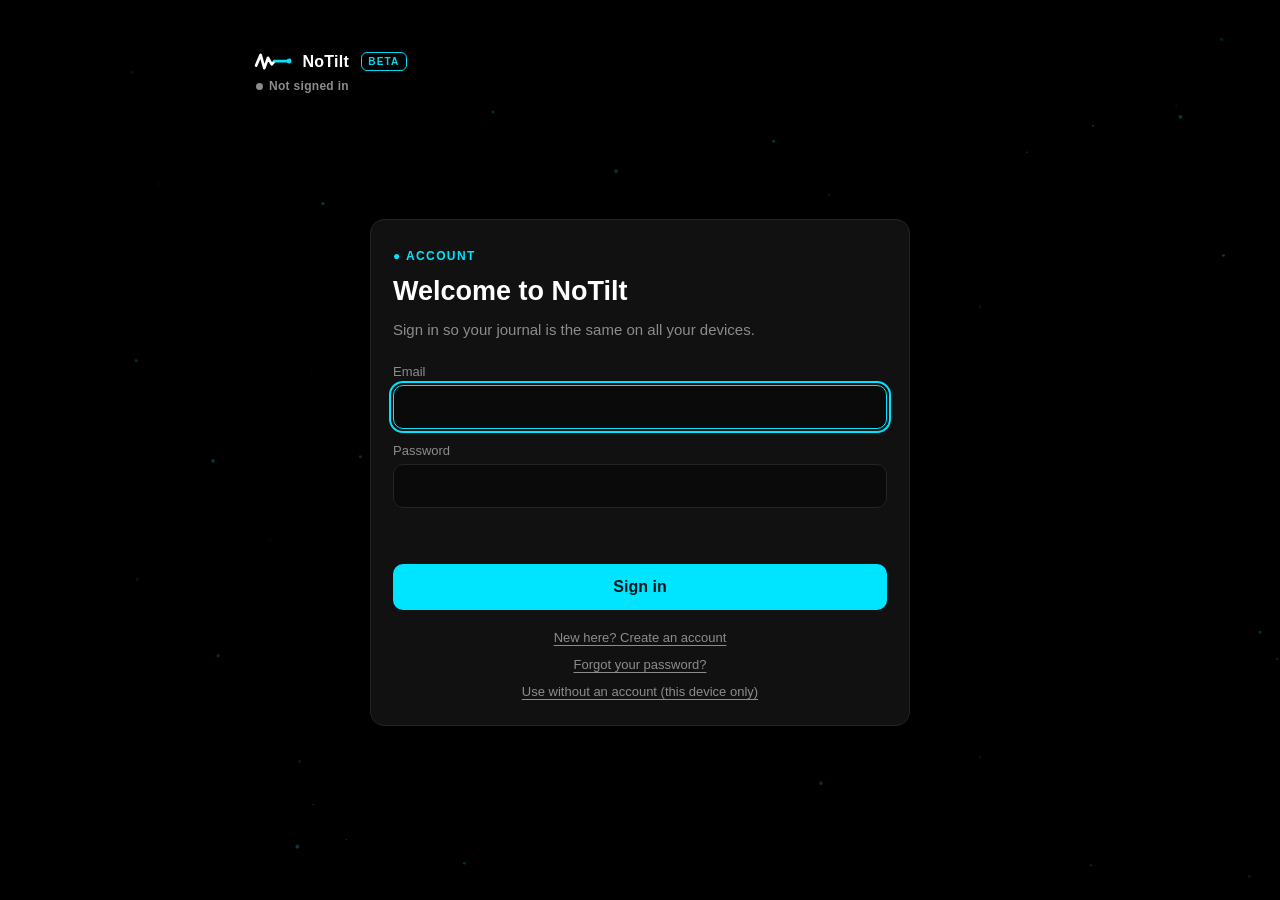
==== commit c4201575: "Kürzere Texte mit „Warum?“, Erkenntnisse farbig, Trade-Zähler ohne Ziel, Trade-Details im Journal; P" ====
--- a/index.html
+++ b/index.html
@@ -42,7 +42,7 @@
 </nav>
 <div class="modal" id="modal"><div class="card" id="modalc"></div></div>
 
-<script>(function(){var L=['es','pt','fr','tr','ru','zh','ja','ko'],l=null;try{var q=new URLSearchParams(location.search).get('lang');if(q)l=q;else{var v=localStorage.getItem('tp_lang');l=v?JSON.parse(v):null}}catch(e){}if(!l)l=String(navigator.language||'').slice(0,2).toLowerCase();if(L.indexOf(l)>-1)document.write('<script src="lang/'+l+'.js?v=1"><\/script>')})()</script>
+<script>(function(){var L=['es','pt','fr','tr','ru','zh','ja','ko'],l=null;try{var q=new URLSearchParams(location.search).get('lang');if(q)l=q;else{var v=localStorage.getItem('tp_lang');l=v?JSON.parse(v):null}}catch(e){}if(!l)l=String(navigator.language||'').slice(0,2).toLowerCase();if(L.indexOf(l)>-1)document.write('<script src="lang/'+l+'.js?v=2"><\/script>')})()</script>
 <script src="config.js"></script>
 <script src="vendor/supabase.js"></script>
 <script src="app.js"></script>
--- a/style-cyan.css
+++ b/style-cyan.css
@@ -460,6 +460,133 @@
 .langlist button.on{border-color:var(--gold);background:rgba(0,229,255,.08)}
 .langlist .lf{font-size:20px;line-height:1}.langlist .ln{flex:1}.langlist .lc{color:var(--gold);font-weight:800}
 
+/* ---------- Pro: Tilt-Meter, Drawdown-Schutz, MAE/MFE ---------- */
+.tilt{display:grid;gap:8px;width:100%;max-width:520px;margin:0 auto 18px;text-align:left;padding:13px 16px;border-radius:14px;border:1px solid var(--line);background:var(--card);--tc:var(--green)}
+.tilt.t-warn{--tc:#f0b429;border-color:rgba(240,180,41,.45);background:rgba(240,180,41,.06)}
+.tilt.t-hot{--tc:var(--red);border-color:rgba(246,70,93,.5);background:rgba(246,70,93,.07)}
+.tilt .tl{display:flex;align-items:center;gap:8px}
+.tilt .tn{font-size:12px;font-weight:700;letter-spacing:1px;text-transform:uppercase;color:var(--mut)}
+.tilt .tp{font-size:12px;font-weight:700;color:var(--tc);border:1px solid var(--tc);border-radius:999px;padding:1px 9px}
+.tilt .ts{margin-left:auto;font-size:22px;color:var(--txt);font-variant-numeric:tabular-nums}
+.tilt .tbar{position:relative;display:block;height:6px;border-radius:6px;background:var(--line);overflow:hidden}
+.tilt .tbar i{position:absolute;left:0;top:0;bottom:0;border-radius:6px;background:var(--tc);transition:width .6s}
+.tilt .tbar s{position:absolute;top:0;bottom:0;width:2px;background:var(--bg)}
+.tilt .tw{font-size:13px;color:var(--txt);opacity:.85;line-height:1.4}
+.tparts{display:grid;gap:6px;margin:12px 0 4px;font-size:14px}
+.tparts div{display:flex;justify-content:space-between;gap:12px;padding:8px 12px;border-radius:10px;background:var(--bg2);border:1px solid var(--line)}
+.tparts b{color:#f0b429}
+.excbox{margin:14px 0 4px;padding:12px 14px;border-radius:12px;border:1px dashed var(--line)}
+.excbox .lbl3{margin-top:0}
+.excbox .lbl3 small,.lbl3 small{display:block;font-weight:400;text-transform:none;letter-spacing:0;color:var(--mut);font-size:12px;margin-top:2px}
+.excbox .f{margin-bottom:8px}
+.chips.exc button{min-width:46px;font-variant-numeric:tabular-nums}
+.maebox{display:grid;gap:8px;padding:14px;border-radius:12px;background:#0a0a0a;border:1px solid var(--line);font-size:14px;line-height:1.45;margin-bottom:12px}
+.maebox b.good{color:var(--green)}
+.maebox .small{font-size:12px}
+.maeq{color:var(--txt)}
+.hbars{display:flex;align-items:flex-end;gap:8px;height:110px;padding:4px 2px 0}
+.hb{flex:1;display:flex;flex-direction:column;align-items:center;justify-content:flex-end;height:100%;gap:4px;min-width:0}
+.hb i{display:block;width:100%;max-width:34px;min-height:3px;border-radius:5px 5px 0 0;background:#333333}
+.hb.on i{background:var(--blue)}
+.hb em{font-style:normal;font-size:12px;color:var(--mut);font-variant-numeric:tabular-nums}
+.hb span{font-size:11px;color:var(--mut);white-space:nowrap}
+.demobar{position:relative;z-index:30;text-align:center;font-size:12.5px;padding:7px 12px calc(7px);padding-top:max(7px, env(safe-area-inset-top));background:rgba(240,180,41,.14);color:#f0b429;border-bottom:1px solid rgba(240,180,41,.3)}
+.demobar a{color:var(--txt);font-weight:700;margin-left:8px;text-decoration:underline}
+
+/* ---------- Desktop (MacBook & Co.): Navigation als Seitenleiste, Inhalte nutzen die Breite ---------- */
+@media (min-width:1024px){
+  body{--side:236px}
+  .tabbar{top:0;bottom:0;right:auto;width:var(--side);flex-direction:column;justify-content:flex-start;gap:4px;padding:96px 14px 24px;border-top:0;border-right:1px solid var(--line);background:rgba(6,7,9,.97);z-index:0}
+  .tabbar button{flex:0 0 auto;max-width:none;flex-direction:row;justify-content:flex-start;gap:12px;padding:11px 14px;font-size:14.5px;font-weight:600}
+  .tabbar button svg{width:21px;height:21px}
+  .tabbar button:hover{background:rgba(255,255,255,.045);color:var(--txt)}
+  .tabbar button.on{background:rgba(0,229,255,.09)}
+  .app{max-width:none;margin:0 0 0 var(--side);padding:30px 44px 60px}
+  .top{position:fixed;left:0;top:0;width:var(--side);margin:0;padding:28px 22px 0;background:none;z-index:31}
+  .top::after{display:none}
+  .brand{flex-wrap:wrap;row-gap:8px}
+  .brand .sync{flex-basis:100%;margin:0 0 0 2px}
+  .stage{width:100%;max-width:1120px;margin:0 auto}
+  .stage .view > .card{max-width:820px;margin-left:auto;margin-right:auto}
+  .demobar{margin-left:var(--side)}
+  /* Abläufe (Checkliste, Tages-Check, Anmelden): ohne Seitenleiste, mittig und fokussiert */
+  body:is([data-view=flow],[data-view=day],[data-view=end],[data-view=onboard],[data-view=disc],[data-view=account]) .app{margin:0 auto;max-width:860px}
+  body:is([data-view=flow],[data-view=day],[data-view=end],[data-view=onboard],[data-view=disc],[data-view=account]) .top{position:sticky;width:auto;padding:22px 0 12px;background:var(--bg)}
+  body:is([data-view=flow],[data-view=day],[data-view=end],[data-view=onboard],[data-view=disc],[data-view=account]) .demobar{margin-left:0}
+  /* Start: links der Knopf, rechts dein Tag */
+  .home{display:grid;grid-template-columns:minmax(0,1fr) 400px;gap:64px;align-items:center;min-height:calc(100vh - 110px);padding:24px 0}
+  .home h1{font-size:44px}
+  .home .hr{display:flex;flex-direction:column;gap:14px;text-align:left}
+  .home .hr > *{margin:0!important;max-width:none!important}
+  .home .hr .quote{min-height:0}
+  .home .hr .linkbtn{align-self:flex-start}
+  .home .hr:empty{display:none}
+  .bigwrap{width:260px;height:260px}
+  /* Journal & Profil: volle Breite, Kennzahlen in einer Reihe */
+  body[data-view=journal] .stage .view > .card,body[data-view=profile] .stage .view > .card{max-width:none}
+  .jstats:has(> .kpi:nth-child(6)){grid-template-columns:repeat(6,minmax(0,1fr))}
+  .jdeep{display:grid;grid-template-columns:1fr 1fr;gap:12px;align-items:stretch;margin-bottom:12px}
+  .jdeep > *{margin:0!important;align-content:start}
+  .jdeep .ins,.jdeep:not(:has(.maebox)) .edge{grid-column:1/-1}
+  .jlist{grid-template-columns:1fr 1fr;max-height:68vh}
+  .calgrid .cd{aspect-ratio:auto;height:62px}
+  .calgrid .cd i{font-size:12px}.calgrid .cd b{font-size:13px}
+  .modal .card{max-width:560px}
+  body:is([data-view=account],[data-view=disc]) .stage .view > .card{max-width:540px}
+}
+@media (min-width:1024px) and (max-width:1220px){
+  .home{grid-template-columns:minmax(0,1fr) 340px;gap:36px}.home h1{font-size:36px}
+  .app{padding:30px 28px 60px}
+}
+
+/* Erkenntnisse: Thema links, Werte als Kästchen rechts */
+.ins{gap:0}
+.ins .lbl2{margin-bottom:4px}
+.irow{display:grid;grid-template-columns:118px minmax(0,1fr);gap:10px;align-items:center;padding:9px 0;border-top:1px solid rgba(255,255,255,.06)}
+.ins .lbl2 + .irow{border-top:0}
+.it{font-size:13px;color:var(--mut)}
+.ichs{display:flex;flex-wrap:wrap;gap:6px}
+.ich{font-size:13px;padding:4px 10px;border-radius:8px;background:rgba(255,255,255,.04);border:1px solid var(--line);color:#cfcfcf;white-space:nowrap;font-variant-numeric:tabular-nums}
+.ich b{color:var(--txt);font-weight:700}
+.ich i{font-style:normal;font-size:11px;color:var(--mut);margin-left:5px}
+.ich.w{background:rgba(32,197,138,.12);border-color:rgba(32,197,138,.45);color:var(--green)}
+.ich.w b{color:var(--green)}
+.ich.l{background:rgba(246,70,93,.1);border-color:rgba(246,70,93,.45);color:var(--red)}
+.ich.l b{color:var(--red)}
+@media (max-width:440px){.irow{grid-template-columns:1fr;gap:6px}}
+
+/* „Warum?“ – Erklärung zum Aufklappen */
+details.why{margin-top:14px;border-top:1px solid var(--line);padding-top:10px}
+details.why summary{cursor:pointer;list-style:none;font-size:14px;font-weight:600;color:var(--gold);display:inline-flex;align-items:center;gap:6px}
+details.why summary::-webkit-details-marker{display:none}
+details.why summary::before{content:"?";display:inline-grid;place-items:center;width:18px;height:18px;border-radius:50%;border:1.5px solid currentColor;font-size:11px;font-weight:800}
+details.why[open] summary{margin-bottom:6px}
+details.why p{margin:0;color:var(--mut);font-size:14px;line-height:1.5}
+.chip.gold{border-color:rgba(240,180,41,.55);color:#f0b429}
+
+/* Trade-Details */
+.tdh{display:flex;align-items:center;gap:10px;margin:2px 0 4px}
+.tdc{font-size:26px;font-weight:800}
+.dirp{font-size:12px;font-weight:800;letter-spacing:1px;padding:3px 9px;border-radius:6px}
+.dirp.lg{color:var(--green);background:rgba(32,197,138,.12)}.dirp.sh{color:var(--red);background:rgba(246,70,93,.12)}
+.tdr{margin-left:auto;font-size:24px;font-weight:800;font-variant-numeric:tabular-nums}
+.tdr.good{color:var(--green)}.tdr.bad{color:var(--red)}
+.tdmeta{margin:0 0 14px}
+.tdbar{position:relative;height:26px;margin:4px 0 12px}
+.tdbar::before{content:"";position:absolute;left:0;right:0;top:12px;height:2px;background:var(--line);border-radius:2px}
+.tdbar .zl,.tdbar .zw{position:absolute;top:9px;height:8px;border-radius:4px}
+.tdbar .zl{background:rgba(246,70,93,.35)}.tdbar .zw{background:rgba(32,197,138,.35)}
+.tdbar .mk{position:absolute;top:4px;width:4px;height:18px;margin-left:-2px;border-radius:2px;background:var(--txt)}
+.tdbar .mk.k-sl{background:var(--red)}.tdbar .mk.k-tp{background:var(--green)}.tdbar .mk.k-ex{background:#f0b429;width:12px;height:12px;top:7px;margin-left:-6px;border-radius:50%;border:2px solid var(--bg)}
+.tdgrid{display:grid;grid-template-columns:repeat(auto-fit,minmax(110px,1fr));gap:8px;margin-bottom:10px}
+.tdgrid .kpi{padding:10px 8px}.tdgrid .kpi .v{font-size:16px}.tdgrid .kpi .v small{font-size:13px;font-weight:700}
+.tdgrid .kpi.gold .v{color:#f0b429}
+.tdrows{margin-top:6px}
+.tdrows .irow:first-child{border-top:0}
+.tdnote{color:var(--txt);font-size:14px;line-height:1.45}
+a.ich{text-decoration:none}
+.ich.ok::before{content:"✓ "}.ich.no::before{content:"✗ "}
+
 /* Cyan-Design: flacher, schärfer, wie ein Börsen-Terminal */
 .card{box-shadow:none;background:var(--card)}
 .btn{border-radius:10px}
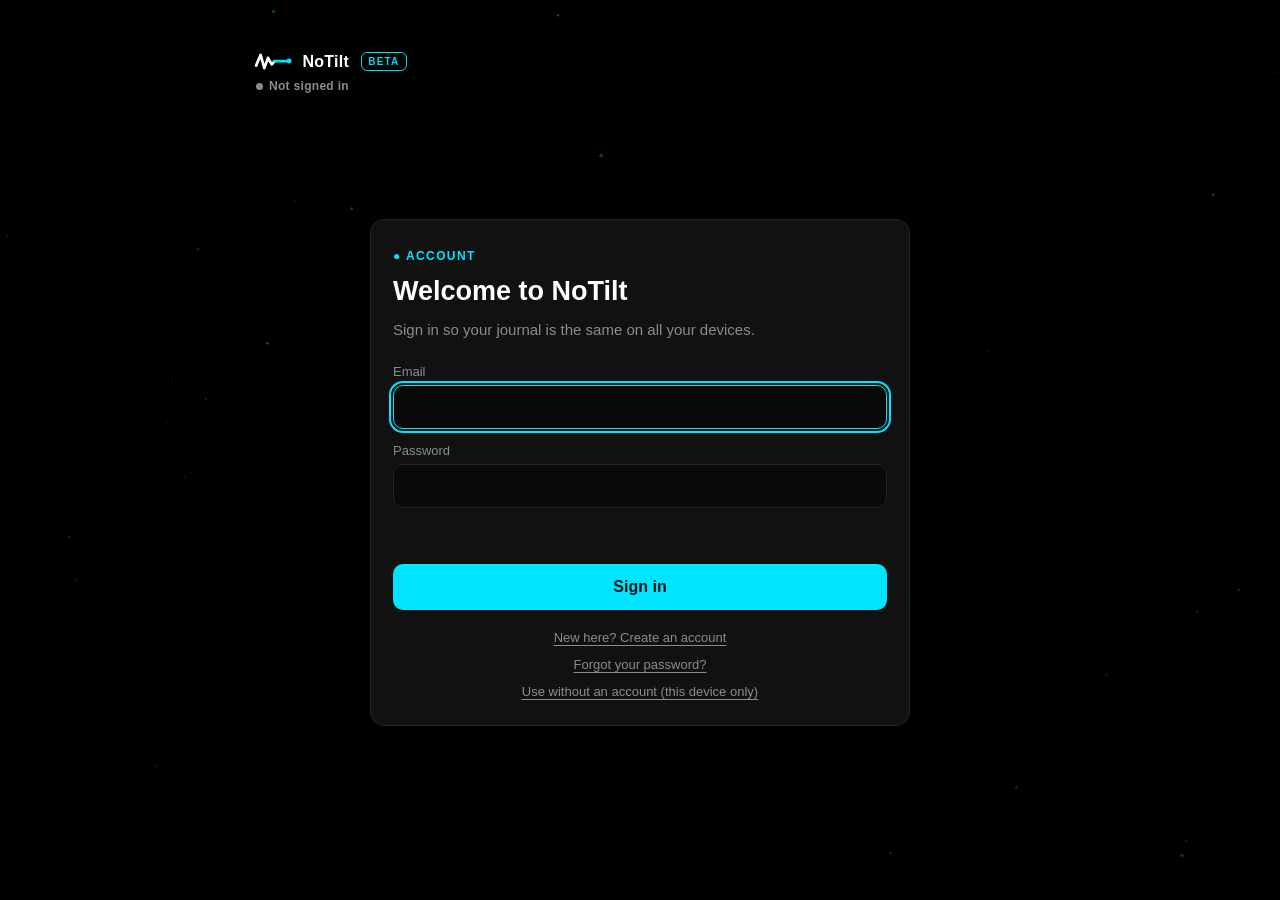
==== commit dd1e21a6: "Wirtschaftskalender und News-Warnung für alle freigeschaltet, in 10 Sprachen Co-Authored-By: Claude " ====
--- a/index.html
+++ b/index.html
@@ -42,7 +42,7 @@
 </nav>
 <div class="modal" id="modal"><div class="card" id="modalc"></div></div>
 
-<script>(function(){var L=['es','pt','fr','tr','ru','zh','ja','ko'],l=null;try{var q=new URLSearchParams(location.search).get('lang');if(q)l=q;else{var v=localStorage.getItem('tp_lang');l=v?JSON.parse(v):null}}catch(e){}if(!l)l=String(navigator.language||'').slice(0,2).toLowerCase();if(L.indexOf(l)>-1)document.write('<script src="lang/'+l+'.js?v=2"><\/script>')})()</script>
+<script>(function(){var L=['es','pt','fr','tr','ru','zh','ja','ko'],l=null;try{var q=new URLSearchParams(location.search).get('lang');if(q)l=q;else{var v=localStorage.getItem('tp_lang');l=v?JSON.parse(v):null}}catch(e){}if(!l)l=String(navigator.language||'').slice(0,2).toLowerCase();if(L.indexOf(l)>-1)document.write('<script src="lang/'+l+'.js?v=3"><\/script>')})()</script>
 <script src="config.js"></script>
 <script src="vendor/supabase.js"></script>
 <script src="app.js"></script>
--- a/style-cyan.css
+++ b/style-cyan.css
@@ -587,6 +587,39 @@
 a.ich{text-decoration:none}
 .ich.ok::before{content:"✓ "}.ich.no::before{content:"✗ "}
 
+/* Wirtschaftskalender */
+.imp{display:inline-flex;gap:2px;align-items:center;flex:0 0 auto}
+.imp i{width:6px;height:6px;border-radius:50%;background:var(--line)}
+.imp-h i{background:var(--red)}
+.imp-m i:nth-child(-n+2){background:#f0b429}
+.calcard{display:grid;gap:2px;width:100%;max-width:520px;margin:0 auto 18px;text-align:left;padding:12px 14px;border-radius:14px;border:1px solid var(--line);background:var(--card)}
+.calcard.warn{border-color:rgba(246,70,93,.5);background:rgba(246,70,93,.06)}
+.calh{display:flex;align-items:center;justify-content:space-between;margin-bottom:6px}
+.calh .tn{font-size:12px;font-weight:700;letter-spacing:1px;text-transform:uppercase;color:var(--mut)}
+.calh .cw{font-size:12.5px;color:var(--gold);font-weight:600}
+.calrow{display:grid;grid-template-columns:auto auto minmax(0,1fr) auto;align-items:center;gap:9px;padding:6px 0;font-size:14px;border-top:1px solid rgba(255,255,255,.05)}
+.calh + .calrow{border-top:0}
+.calrow .ct{font-variant-numeric:tabular-nums;font-size:14px}
+.calrow .cn{color:var(--txt);overflow:hidden;text-overflow:ellipsis;white-space:nowrap}
+.calrow em{font-style:normal;font-size:12px;color:var(--mut);white-space:nowrap}
+.calrow.past{opacity:.45}
+.calrow.live em{color:var(--red);font-weight:700}
+.calnone{font-size:13.5px;color:var(--mut);margin:2px 0}
+.calweek{display:grid;gap:12px;margin:10px 0}
+.cday .cdh{font-size:12px;font-weight:700;letter-spacing:.8px;text-transform:uppercase;color:var(--mut);margin-bottom:2px}
+.cday.today .cdh{color:var(--gold)}
+.calweek .calrow .cn{white-space:normal}
+.calweek .calrow{grid-template-columns:auto auto minmax(0,1fr);row-gap:2px}
+.calweek .calrow em{grid-column:3}
+.cfp{color:var(--mut);opacity:.8}
+.calday{display:flex;flex-wrap:wrap;gap:6px;margin-top:10px;align-items:center}
+.calday .cdl{font-size:12.5px;color:var(--mut);width:100%}
+.calchip{display:inline-flex;align-items:center;gap:6px;font-size:13px;padding:5px 10px;border-radius:8px;border:1px solid var(--line);background:rgba(255,255,255,.03)}
+.calhit{display:flex;align-items:center;gap:8px;margin-top:10px;padding:10px 12px;border-radius:10px;border:1px solid rgba(246,70,93,.35);background:rgba(246,70,93,.06);font-size:14px;font-weight:600}
+.row.stack{flex-direction:column}.row.stack .btn{width:100%;flex:none}
+.note.calsoon{color:#f0b429;border-color:rgba(240,180,41,.4);background:rgba(240,180,41,.07)}
+.calhit{margin-bottom:12px}.calhit em{margin-left:auto;font-style:normal;font-variant-numeric:tabular-nums;color:var(--mut)}
+
 /* Cyan-Design: flacher, schärfer, wie ein Börsen-Terminal */
 .card{box-shadow:none;background:var(--card)}
 .btn{border-radius:10px}
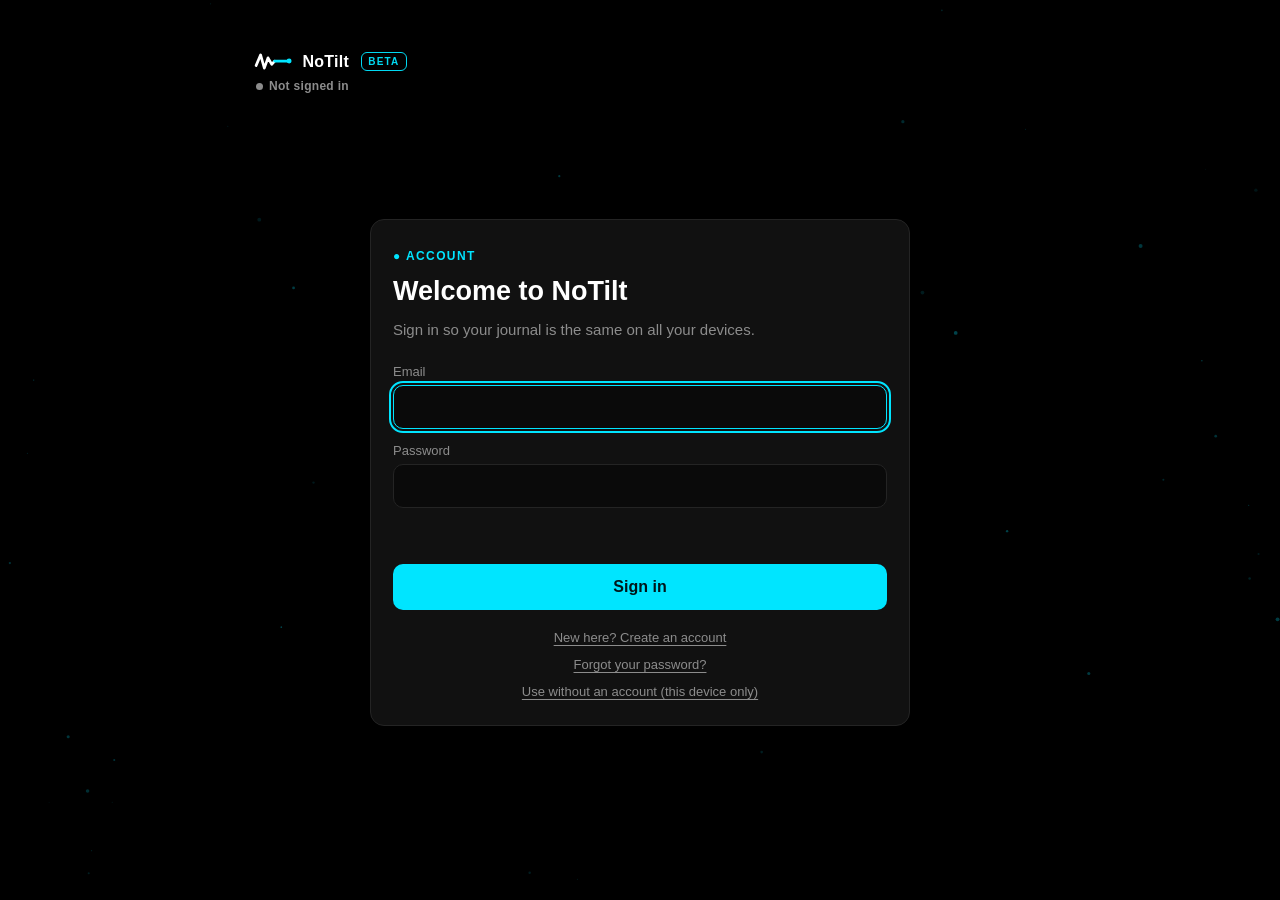
==== commit ab1eca24: "Was ist neu, Feedback, Kalender-Warnung bei alten Daten, News-Push, Kalender auf der Website Co-Auth" ====
--- a/index.html
+++ b/index.html
@@ -42,7 +42,7 @@
 </nav>
 <div class="modal" id="modal"><div class="card" id="modalc"></div></div>
 
-<script>(function(){var L=['es','pt','fr','tr','ru','zh','ja','ko'],l=null;try{var q=new URLSearchParams(location.search).get('lang');if(q)l=q;else{var v=localStorage.getItem('tp_lang');l=v?JSON.parse(v):null}}catch(e){}if(!l)l=String(navigator.language||'').slice(0,2).toLowerCase();if(L.indexOf(l)>-1)document.write('<script src="lang/'+l+'.js?v=3"><\/script>')})()</script>
+<script>(function(){var L=['es','pt','fr','tr','ru','zh','ja','ko'],l=null;try{var q=new URLSearchParams(location.search).get('lang');if(q)l=q;else{var v=localStorage.getItem('tp_lang');l=v?JSON.parse(v):null}}catch(e){}if(!l)l=String(navigator.language||'').slice(0,2).toLowerCase();if(L.indexOf(l)>-1)document.write('<script src="lang/'+l+'.js?v=4"><\/script>')})()</script>
 <script src="config.js"></script>
 <script src="vendor/supabase.js"></script>
 <script src="app.js"></script>
--- a/style-cyan.css
+++ b/style-cyan.css
@@ -620,6 +620,15 @@
 .note.calsoon{color:#f0b429;border-color:rgba(240,180,41,.4);background:rgba(240,180,41,.07)}
 .calhit{margin-bottom:12px}.calhit em{margin-left:auto;font-style:normal;font-variant-numeric:tabular-nums;color:var(--mut)}
 
+/* Was ist neu · Feedback · veralteter Kalender */
+.newlist{display:grid;gap:10px;margin:4px 0 16px}
+.newlist>div{display:grid;gap:2px;padding:10px 12px;border:1px solid var(--line);border-radius:12px;background:rgba(255,255,255,.02)}
+.newlist b{font-size:15px}
+.newlist span{font-size:13.5px;color:var(--mut)}
+.fbcta{margin:14px 0 4px;max-width:none}
+.f textarea{resize:vertical;min-height:110px;line-height:1.45}
+.calcard.stale .calnone{color:var(--gold)}
+
 /* Cyan-Design: flacher, schärfer, wie ein Börsen-Terminal */
 .card{box-shadow:none;background:var(--card)}
 .btn{border-radius:10px}
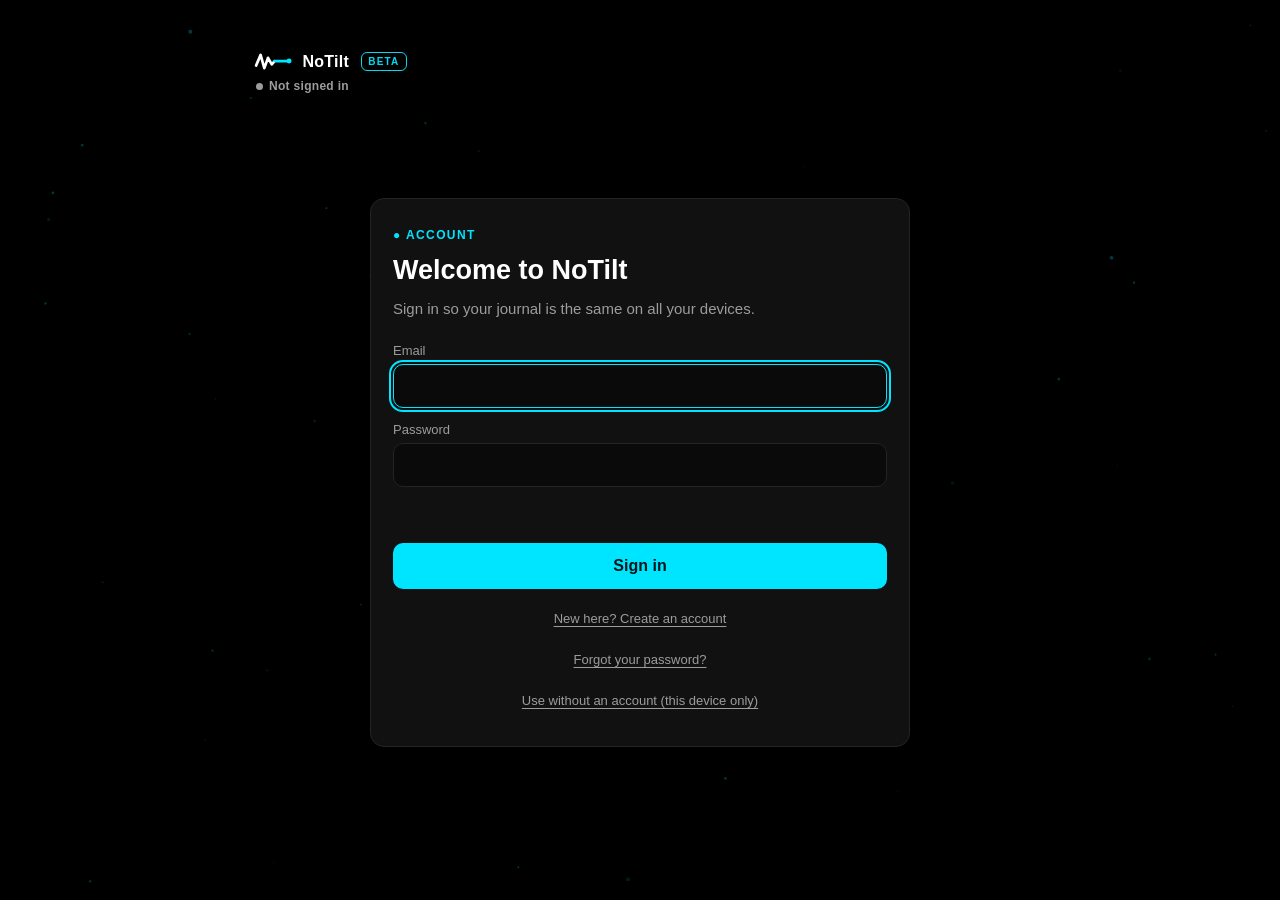
==== commit de8bda2a: "Eigener Bereich Benachrichtigungen mit Schaltern, speichert selbst, 10 Sprachen Co-Authored-By: Clau" ====
--- a/index.html
+++ b/index.html
@@ -42,7 +42,7 @@
 </nav>
 <div class="modal" id="modal"><div class="card" id="modalc"></div></div>
 
-<script>(function(){var L=['es','pt','fr','tr','ru','zh','ja','ko'],l=null;try{var q=new URLSearchParams(location.search).get('lang');if(q)l=q;else{var v=localStorage.getItem('tp_lang');l=v?JSON.parse(v):null}}catch(e){}if(!l)l=String(navigator.language||'').slice(0,2).toLowerCase();if(L.indexOf(l)>-1)document.write('<script src="lang/'+l+'.js?v=4"><\/script>')})()</script>
+<script>(function(){var L=['es','pt','fr','tr','ru','zh','ja','ko'],l=null;try{var q=new URLSearchParams(location.search).get('lang');if(q)l=q;else{var v=localStorage.getItem('tp_lang');l=v?JSON.parse(v):null}}catch(e){}if(!l)l=String(navigator.language||'').slice(0,2).toLowerCase();if(L.indexOf(l)>-1)document.write('<script src="lang/'+l+'.js?v=5"><\/script>')})()</script>
 <script src="config.js"></script>
 <script src="vendor/supabase.js"></script>
 <script src="app.js"></script>
--- a/style-cyan.css
+++ b/style-cyan.css
@@ -1,5 +1,5 @@
 :root{
-  --bg:#000000; --bg2:#080808; --card:#111111; --line:#242424; --txt:#ffffff; --mut:#8c8c8c;
+  --bg:#000000; --bg2:#080808; --card:#111111; --line:#242424; --txt:#ffffff; --mut:#9c9c9c;
   --gold:#00e5ff; --gold2:#8af4ff; --green:#20c58a; --red:#f6465d; --blue:#4f8cff;
   --r:14px;
   color-scheme:dark;
@@ -184,7 +184,7 @@
 @media (max-width:560px){
   .grid{grid-template-columns:1fr}.calc{grid-template-columns:1fr 1fr}.plan{grid-template-columns:1fr 1fr}
   .temps{grid-template-columns:1fr}.ends{grid-template-columns:1fr}.jstats{grid-template-columns:1fr 1fr}
-  .bigwrap{width:210px;height:210px}.phase .lbl{font-size:10px}
+  .bigwrap{width:210px;height:210px}.phase .lbl{font-size:11px}
 }
 
 .grid2{display:grid;grid-template-columns:1fr 1fr;gap:12px}
@@ -374,8 +374,8 @@
 .calgrid{display:grid;grid-template-columns:repeat(7,minmax(0,1fr));gap:4px;margin-bottom:8px}
 .calgrid .cw{font-size:11px;color:var(--mut);text-align:center;padding:2px 0}
 .calgrid .cd{aspect-ratio:1/1;border-radius:8px;background:#0e0e0e;border:1px solid #1c1c1c;display:flex;flex-direction:column;align-items:center;justify-content:center;font-size:11px;min-width:0}
-.calgrid .cd i{font-style:normal;color:var(--mut);font-size:10px}
-.calgrid .cd.has i{color:rgba(255,255,255,.8)}
+.calgrid .cd i{font-style:normal;color:var(--mut);font-size:11px}
+.calgrid .cd.has i{color:rgba(255,255,255,.92)}
 .calgrid .cd b{font-size:11px;color:#fff;font-weight:800}
 @media (max-width:440px){.nav{gap:5px}.nav button{padding:7px 8px;font-size:12.5px}}
 
@@ -611,7 +611,7 @@
 .calweek .calrow .cn{white-space:normal}
 .calweek .calrow{grid-template-columns:auto auto minmax(0,1fr);row-gap:2px}
 .calweek .calrow em{grid-column:3}
-.cfp{color:var(--mut);opacity:.8}
+.cfp{color:var(--mut)}
 .calday{display:flex;flex-wrap:wrap;gap:6px;margin-top:10px;align-items:center}
 .calday .cdl{font-size:12.5px;color:var(--mut);width:100%}
 .calchip{display:inline-flex;align-items:center;gap:6px;font-size:13px;padding:5px 10px;border-radius:8px;border:1px solid var(--line);background:rgba(255,255,255,.03)}
@@ -628,6 +628,51 @@
 .fbcta{margin:14px 0 4px;max-width:none}
 .f textarea{resize:vertical;min-height:110px;line-height:1.45}
 .calcard.stale .calnone{color:var(--gold)}
+
+/* Lesbarkeit & Bedienbarkeit (Audit 15.10.): größere Tippflächen, kleine Handys */
+.chips button{min-height:40px}
+.chips.small button{min-height:36px;padding:7px 12px}
+.linkbtn{display:inline-block;padding:12px 2px;margin-top:6px}
+.authlinks .linkbtn{margin-top:0}
+details.more summary{padding:10px 0}
+.mini{padding:6px 0}
+.sndrow .mini{padding:10px 0}
+.brand .beta{position:relative}
+.brand .beta::after{content:"";position:absolute;inset:-12px -8px}
+@media (max-width:360px){
+  .card{padding:22px 14px}
+  .kpi{padding:10px 5px}
+  .kpi .v{font-size:16px}
+  .kpi .l{letter-spacing:.2px}
+  .jstats .kpi .v{font-size:15px}
+}
+
+/* Benachrichtigungen */
+.notifbtn{display:flex;align-items:center;justify-content:space-between;gap:12px;width:100%;padding:12px 14px;border-radius:12px;border:1px solid var(--line);background:#161616;color:var(--txt);font:inherit;font-weight:600;cursor:pointer;text-align:left}
+.notifbtn em{font-style:normal;color:var(--mut);font-size:20px;line-height:1}
+.notifbtn .nbt{display:grid;gap:2px;flex:1;min-width:0}
+.notifbtn .nbt small{font-weight:400;font-size:13px;color:var(--mut)}
+.nst{font-size:13px;font-weight:700;padding:3px 10px;border-radius:999px;border:1px solid var(--line);color:var(--mut)}
+.nst.on{color:var(--green);border-color:rgba(32,197,138,.5);background:rgba(32,197,138,.08)}
+.nblock{border:1px solid rgba(0,229,255,.4);background:rgba(0,229,255,.07);border-radius:12px;padding:12px 14px;margin:6px 0 14px;display:grid;gap:10px}
+.nblock p{margin:0;font-size:14px}
+.nblock .btn{justify-self:start}
+.nrow{display:flex;align-items:center;justify-content:space-between;gap:14px;padding:14px 0;border-top:1px solid var(--line)}
+.nrow.master{border-top:0;padding-top:4px}
+.nt{display:grid;gap:2px;min-width:0}
+.nt b{font-size:15px}
+.nt span{font-size:13.5px;color:var(--mut)}
+.nlist{border-bottom:1px solid var(--line);margin-bottom:6px}
+.nlist.off .nt,.nlist.off .nsub{opacity:.45}
+.nsub{padding:0 0 12px}
+.nsub .f{margin-bottom:10px}
+.sw{flex:0 0 auto;width:52px;height:32px;border-radius:999px;background:#2a2f3a;border:1px solid var(--line);position:relative;cursor:pointer;transition:background .2s}
+.sw i{position:absolute;top:3px;left:3px;width:24px;height:24px;border-radius:50%;background:#fff;transition:transform .2s}
+.sw.on{background:var(--gold);border-color:var(--gold)}
+.sw.on i{transform:translateX(20px);background:#0a0c10}
+.sw:disabled{opacity:.4;cursor:default}
+.sw:focus-visible{outline:2px solid var(--gold);outline-offset:2px}
+@media (prefers-reduced-motion:reduce){.sw,.sw i{transition:none}}
 
 /* Cyan-Design: flacher, schärfer, wie ein Börsen-Terminal */
 .card{box-shadow:none;background:var(--card)}
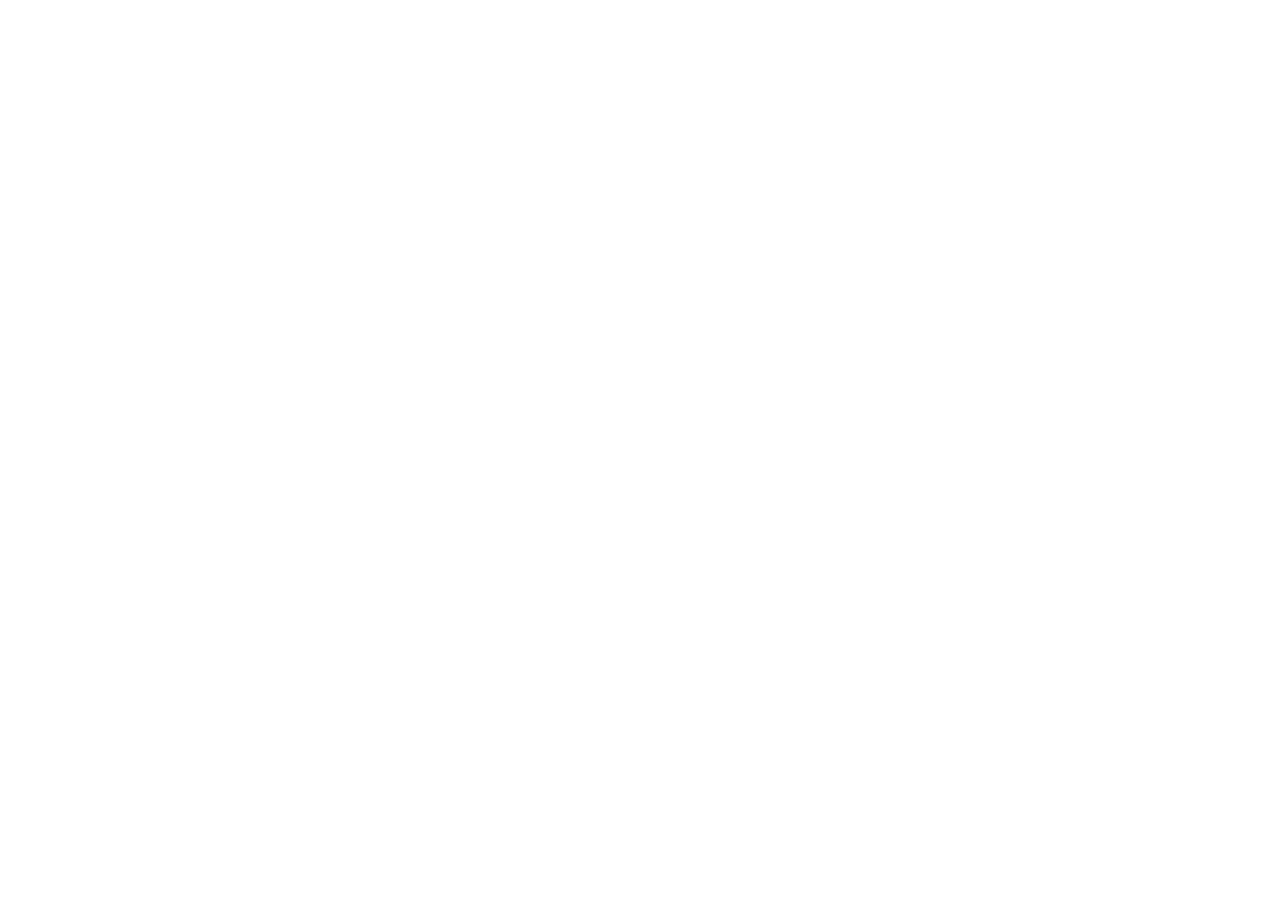
==== commit 45538bc5: "Weiterleitung zu notilt.pages.dev Co-Authored-By: Claude Opus 5.5 <noreply@anthropic.com> Claude-Ses" ====
--- a/index.html
+++ b/index.html
@@ -1,50 +1,87 @@
 <!doctype html>
-<html lang="de">
+<html lang="en">
 <head>
 <meta charset="utf-8">
-<meta name="viewport" content="width=device-width, initial-scale=1, viewport-fit=cover">
-<title>NoTilt – Trading-Checkliste & Journal</title>
-<meta name="description" content="Trading-Checkliste und Journal: erst denken, dann traden.">
-<meta name="theme-color" content="#000000">
-<meta name="color-scheme" content="dark">
-<meta name="apple-mobile-web-app-capable" content="yes">
-<meta name="mobile-web-app-capable" content="yes">
-<meta name="apple-mobile-web-app-status-bar-style" content="black-translucent">
-<meta name="apple-mobile-web-app-title" content="NoTilt">
-<link rel="manifest" href="manifest.webmanifest">
-<link rel="icon" href="icons/favicon.svg" type="image/svg+xml">
-<link rel="icon" href="icons/favicon-32.png" sizes="32x32">
-<link rel="apple-touch-icon" href="icons/apple-touch-icon.png">
+<meta name="viewport" content="width=device-width,initial-scale=1,viewport-fit=cover">
+<meta name="robots" content="noindex">
+<title>NoTilt has moved</title>
+<link rel="icon" href="https://notilt.pages.dev/icons/favicon-32.png">
 <script>
-  (function(){ var t = 'cyan'; try { var q = new URLSearchParams(location.search).get('theme'); var s = JSON.parse(localStorage.getItem('tp_theme') || 'null');
-    if (q === 'cyan' || q === 'gold'){ t = q; localStorage.setItem('tp_theme', JSON.stringify(q)); } else if (s === 'gold') t = 'gold'; } catch (e) {}
-    document.documentElement.dataset.theme = t;
-    document.write('<link rel="stylesheet" href="' + (t === 'cyan' ? 'style-cyan.css' : 'style.css') + '">');
-    if (t === 'gold') document.write('<meta name="theme-color" content="#07080b">'); })();
-  </script>
-  <noscript><link rel="stylesheet" href="style-cyan.css"></noscript>
+/* NoTilt ist nach https://notilt.pages.dev umgezogen.
+   - Mit Konto (Daten liegen in Supabase): sofort weiterleiten.
+   - Ohne Konto, aber mit lokalen Trades: erst Backup anbieten, weil der Browser-Speicher an die alte Adresse gebunden ist. */
+(function(){
+  var NEW = 'https://notilt.pages.dev/';
+  var path = location.pathname.replace(/^\/trade-pilot\/?/, '');
+  var target = NEW + path + location.search + location.hash;
+  window.__target = target;
+
+  /* Alten Service Worker loswerden, damit installierte Apps nicht die alte Version zeigen */
+  try { if (navigator.serviceWorker) navigator.serviceWorker.getRegistrations().then(function(rs){ rs.forEach(function(r){ r.unregister(); }); }); } catch(e){}
+  try { if (window.caches) caches.keys().then(function(ks){ ks.forEach(function(k){ caches.delete(k); }); }); } catch(e){}
+
+  var journal = [], session = false;
+  try { journal = JSON.parse(localStorage.getItem('tp_journal') || '[]') || []; } catch(e){ journal = []; }
+  try {
+    for (var i = 0; i < localStorage.length; i++){
+      var k = localStorage.key(i);
+      if (/^sb-.*-auth-token$/.test(k) && localStorage.getItem(k)) session = true;
+    }
+  } catch(e){}
+  window.__journal = Array.isArray(journal) ? journal.filter(function(t){ return t && t.art !== 'demo'; }) : [];
+  if (session || !window.__journal.length) location.replace(target);
+})();
+</script>
+<style>
+:root{--bg:#000;--panel:#121416;--line:#24292c;--fg:#f1f5f6;--muted:#9aa6aa;--accent:#19dcf2}
+*{box-sizing:border-box}
+body{margin:0;min-height:100vh;display:grid;place-items:center;background:var(--bg);color:var(--fg);font:16px/1.5 -apple-system,BlinkMacSystemFont,"Segoe UI",sans-serif;padding:24px 16px}
+.card{max-width:440px;width:100%;background:var(--panel);border:1px solid var(--line);border-radius:16px;padding:24px;display:grid;gap:14px}
+.tag{font:700 12px/1 -apple-system,sans-serif;letter-spacing:.12em;text-transform:uppercase;color:var(--accent)}
+h1{margin:0;font-size:24px;line-height:1.2}
+p{margin:0;color:var(--muted)}
+p b{color:var(--fg)}
+ol{margin:0;padding-left:20px;color:var(--muted)}
+ol b{color:var(--fg)}
+.btn{display:block;width:100%;text-align:center;font:600 16px -apple-system,sans-serif;border-radius:12px;padding:14px;border:0;cursor:pointer;text-decoration:none}
+.primary{background:var(--accent);color:#000}
+.ghost{background:transparent;color:var(--fg);border:1px solid var(--line)}
+.ok{color:#3ccf8e;font-size:14px;min-height:1.5em}
+</style>
 </head>
 <body>
-<canvas id="bgfx"></canvas>
-<canvas id="confetti"></canvas>
-<div class="app">
-  <div class="top">
-    <div class="brand"><svg class="mark" viewBox="6 56 186 92" aria-hidden="true"><path class="zz" d="M16 122 L38 70 L56 134 L74 84 L92 116 L106 100" fill="none" stroke="#fff" stroke-width="13" stroke-linecap="round" stroke-linejoin="round"/><path class="ln" d="M106 100 H174" stroke="#00e5ff" stroke-width="13" stroke-linecap="round"/><circle class="dt" cx="176" cy="100" r="12" fill="#00e5ff"/></svg>NoTilt<button type="button" class="beta" onclick="betaInfo()" aria-label="Beta-Version">Beta</button><span class="sync" id="sync"><i></i><span>Verbinde…</span></span></div>
-  </div>
-  <div class="progress" id="progress"><div class="phases" id="phases"></div></div>
-  <div class="stage" id="stage"></div>
-</div>
-<nav class="nav tabbar" aria-label="Navigation">
-  <button data-v="home" onclick="go('home')"><svg viewBox="0 0 24 24" aria-hidden="true"><path d="M3 11.5 12 4l9 7.5"/><path d="M5.5 10v9.5h13V10"/></svg><span>Start</span></button>
-  <button data-v="journal" onclick="go('journal')"><svg viewBox="0 0 24 24" aria-hidden="true"><rect x="5" y="3.5" width="14" height="17" rx="2.5"/><path d="M8.5 8.5h7M8.5 12h7M8.5 15.5h4"/></svg><span>Journal</span></button>
-  <button data-v="profile" onclick="go('profile')"><svg viewBox="0 0 24 24" aria-hidden="true"><path d="M4 19.5h16"/><path d="M6.5 16l4-5 3 3 4.5-6"/></svg><span>Profil</span></button>
-  <button data-v="settings" onclick="go('settings')"><svg viewBox="0 0 24 24" aria-hidden="true"><circle cx="12" cy="12" r="3.2"/><path d="M12 2.8v2.6M12 18.6v2.6M21.2 12h-2.6M5.4 12H2.8M18.5 5.5l-1.8 1.8M7.3 16.7l-1.8 1.8M18.5 18.5l-1.8-1.8M7.3 7.3 5.5 5.5"/></svg><span>Einstellungen</span></button>
-</nav>
-<div class="modal" id="modal"><div class="card" id="modalc"></div></div>
+<main class="card" id="card">
+  <div class="tag">NoTilt</div>
+  <h1 data-de="NoTilt ist umgezogen" data-en="NoTilt has moved">NoTilt has moved</h1>
+  <p data-de="Die App läuft jetzt unter <b>notilt.pages.dev</b>. Deine Trades auf diesem Gerät sind nur hier im Browser gespeichert und wandern nicht automatisch mit." data-en="The app now lives at <b>notilt.pages.dev</b>. Your trades on this device are only stored in this browser and don't move over automatically.">The app now lives at <b>notilt.pages.dev</b>.</p>
+  <ol>
+    <li data-de="<b>Backup speichern</b> (Knopf unten)" data-en="<b>Save your backup</b> (button below)">Save your backup</li>
+    <li data-de="Neue App öffnen → <b>Einstellungen → Daten: Backup &amp; Löschen → Backup laden</b>" data-en="Open the new app → <b>Settings → Data: backup &amp; delete → Load backup</b>">Open the new app</li>
+  </ol>
+  <button class="btn primary" id="save" data-de="Backup speichern" data-en="Save backup">Save backup</button>
+  <div class="ok" id="ok"></div>
+  <a class="btn ghost" id="go" href="https://notilt.pages.dev/" data-de="Zur neuen App" data-en="Go to the new app">Go to the new app</a>
+</main>
+<script>
+(function(){
+  var de = /^de\b/i.test(navigator.language || '');
+  document.documentElement.lang = de ? 'de' : 'en';
+  if (de) document.title = 'NoTilt ist umgezogen';
+  Array.prototype.forEach.call(document.querySelectorAll('[data-en]'), function(el){ el.innerHTML = el.getAttribute(de ? 'data-de' : 'data-en'); });
+  document.getElementById('go').href = window.__target || 'https://notilt.pages.dev/';
 
-<script>(function(){var L=['es','pt','fr','tr','ru','zh','ja','ko'],l=null;try{var q=new URLSearchParams(location.search).get('lang');if(q)l=q;else{var v=localStorage.getItem('tp_lang');l=v?JSON.parse(v):null}}catch(e){}if(!l)l=String(navigator.language||'').slice(0,2).toLowerCase();if(L.indexOf(l)>-1)document.write('<script src="lang/'+l+'.js?v=5"><\/script>')})()</script>
-<script src="config.js"></script>
-<script src="vendor/supabase.js"></script>
-<script src="app.js"></script>
+  function get(k, d){ try { var v = localStorage.getItem('tp_' + k); return v === null ? d : JSON.parse(v); } catch(e){ return d; } }
+  document.getElementById('save').onclick = function(){
+    var journal = (window.__journal || []).slice().sort(function(a, b){ return Date.parse(b.date) - Date.parse(a.date); });
+    var data = {app: 'notilt', v: 1, exported: new Date().toISOString(), cfg: get('cfg', {}), journal: journal, stops: get('stops', []), lastStrat: get('lastStrat', null)};
+    var blob = new Blob([JSON.stringify(data, null, 1)], {type: 'application/json'});
+    var a = document.createElement('a');
+    a.href = URL.createObjectURL(blob);
+    a.download = 'notilt_backup_' + new Date().toISOString().slice(0, 10) + '.json';
+    document.body.appendChild(a); a.click(); a.remove();
+    document.getElementById('ok').textContent = (de ? 'Backup gespeichert: ' : 'Backup saved: ') + journal.length + (de ? ' Trades' : ' trades');
+  };
+})();
+</script>
 </body>
 </html>
